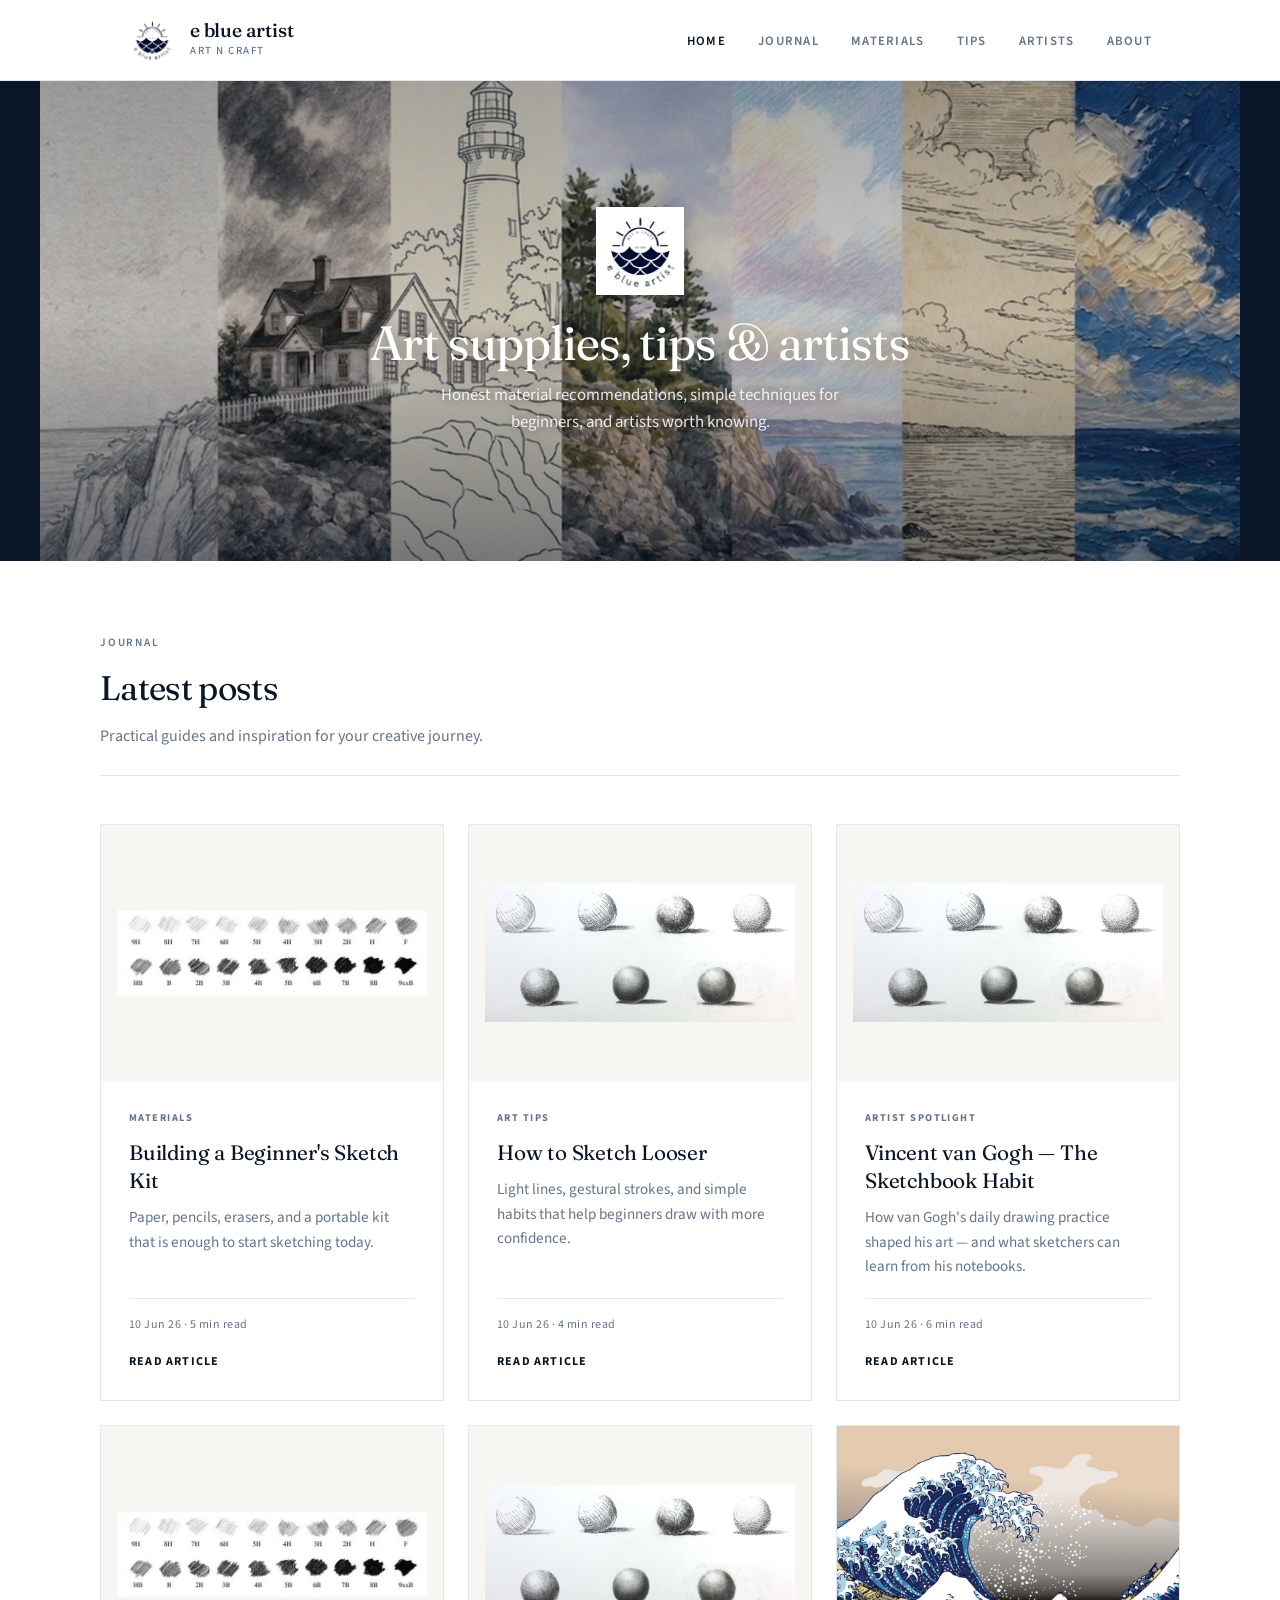
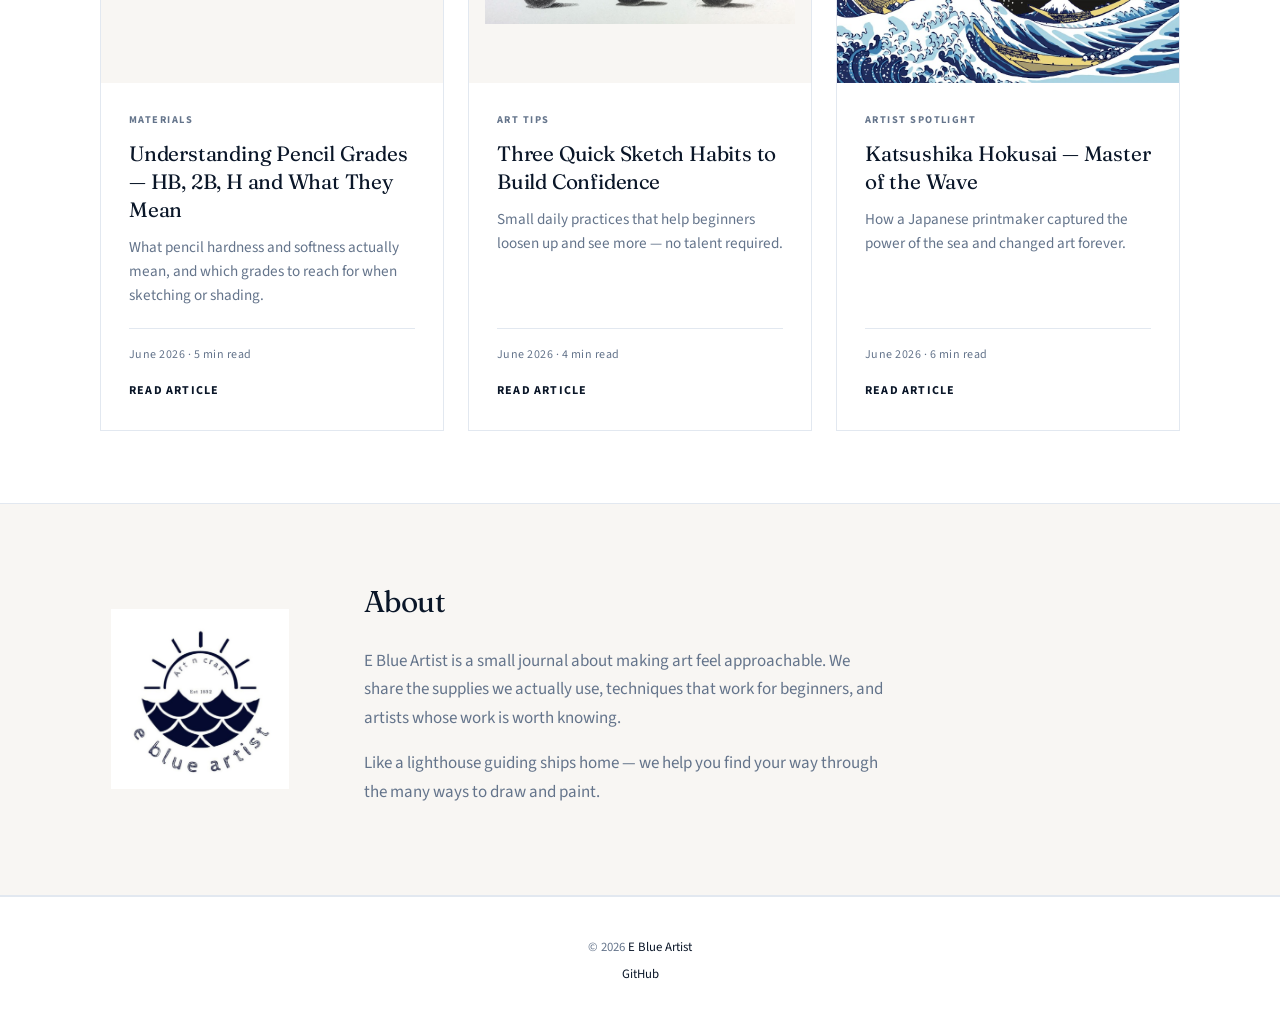
==== index.html @ 08c760b2 "Add three sketching-focused journal posts. Introduce materials, tips, and artist spotlight posts dat" ====
<!DOCTYPE html>
<html lang="en">
<head>
  <meta charset="UTF-8">
  <meta name="viewport" content="width=device-width, initial-scale=1.0">
  <title>E Blue Artist — Art Supplies, Tips &amp; Artist Features</title>
  <meta name="description" content="Art material recommendations, simple art tips for beginners, and interesting artist spotlights.">
  <link rel="preconnect" href="https://fonts.googleapis.com">
  <link rel="preconnect" href="https://fonts.gstatic.com" crossorigin>
  <link href="https://fonts.googleapis.com/css2?family=Fraunces:opsz,wght@9..144,400;500;600&family=Source+Sans+3:wght@400;500;600;700&display=swap" rel="stylesheet">
  <link rel="icon" href="assets/logo.png" type="image/png">
  <link rel="stylesheet" href="css/style.css">
</head>
<body>

  <header class="site-header">
    <div class="header-inner">
      <a href="index.html" class="brand">
        <img src="assets/logo.png" alt="e blue artist logo" width="48" height="48">
        <div>
          <div class="brand-text">e blue artist</div>
          <div class="brand-tag">Art n craft</div>
        </div>
      </a>
      <button class="nav-toggle" aria-label="Toggle menu" aria-expanded="false">
        <span></span><span></span><span></span>
      </button>
      <ul class="site-nav">
        <li><a href="index.html" class="active">Home</a></li>
        <li><a href="#journal">Journal</a></li>
        <li><a href="#materials">Materials</a></li>
        <li><a href="#tips">Tips</a></li>
        <li><a href="#artists">Artists</a></li>
        <li><a href="#about">About</a></li>
      </ul>
    </div>
  </header>

  <section class="hero">
    <div class="hero-visual">
      <img src="assets/hero.png" alt="Coastal lighthouse scene in seven art styles — sketch, charcoal, ink, watercolour, pastel, engraving, and oil painting" class="hero-art">
      <div class="hero-overlay">
        <img src="assets/logo.png" alt="" class="hero-logo" aria-hidden="true">
        <h1>Art supplies, tips &amp; artists</h1>
        <p>Honest material recommendations, simple techniques for beginners, and artists worth knowing.</p>
      </div>
    </div>
  </section>

  <section class="section" id="journal">
    <div class="section-inner">
      <div class="section-header">
        <span class="section-label">Journal</span>
        <h2>Latest posts</h2>
        <p>Practical guides and inspiration for your creative journey.</p>
      </div>

      <div class="blog-grid">

        <article class="blog-card">
          <a href="posts/sketch-kit-essentials.html" class="blog-card__image blog-card__image--chart" tabindex="-1" aria-hidden="true">
            <img src="assets/pencil-grades.png" alt="">
          </a>
          <div class="blog-card__body">
            <span class="blog-card__tag">Materials</span>
            <h3><a href="posts/sketch-kit-essentials.html">Building a Beginner's Sketch Kit</a></h3>
            <p>Paper, pencils, erasers, and a portable kit that is enough to start sketching today.</p>
            <span class="blog-card__meta">10 Jun 26 · 5 min read</span>
            <a href="posts/sketch-kit-essentials.html" class="read-more">Read article</a>
          </div>
        </article>

        <article class="blog-card">
          <a href="posts/sketch-loose-lines.html" class="blog-card__image blog-card__image--chart" tabindex="-1" aria-hidden="true">
            <img src="assets/sketch-techniques.png" alt="">
          </a>
          <div class="blog-card__body">
            <span class="blog-card__tag">Art Tips</span>
            <h3><a href="posts/sketch-loose-lines.html">How to Sketch Looser</a></h3>
            <p>Light lines, gestural strokes, and simple habits that help beginners draw with more confidence.</p>
            <span class="blog-card__meta">10 Jun 26 · 4 min read</span>
            <a href="posts/sketch-loose-lines.html" class="read-more">Read article</a>
          </div>
        </article>

        <article class="blog-card">
          <a href="posts/vincent-van-gogh-sketches.html" class="blog-card__image blog-card__image--chart" tabindex="-1" aria-hidden="true">
            <img src="assets/sketch-techniques.png" alt="">
          </a>
          <div class="blog-card__body">
            <span class="blog-card__tag">Artist Spotlight</span>
            <h3><a href="posts/vincent-van-gogh-sketches.html">Vincent van Gogh — The Sketchbook Habit</a></h3>
            <p>How van Gogh's daily drawing practice shaped his art — and what sketchers can learn from his notebooks.</p>
            <span class="blog-card__meta">10 Jun 26 · 6 min read</span>
            <a href="posts/vincent-van-gogh-sketches.html" class="read-more">Read article</a>
          </div>
        </article>

        <article class="blog-card" id="materials">
          <a href="posts/watercolour-starter-kit.html" class="blog-card__image blog-card__image--chart" tabindex="-1" aria-hidden="true">
            <img src="assets/pencil-grades.png" alt="">
          </a>
          <div class="blog-card__body">
            <span class="blog-card__tag">Materials</span>
            <h3><a href="posts/watercolour-starter-kit.html">Understanding Pencil Grades — HB, 2B, H and What They Mean</a></h3>
            <p>What pencil hardness and softness actually mean, and which grades to reach for when sketching or shading.</p>
            <span class="blog-card__meta">June 2026 · 5 min read</span>
            <a href="posts/watercolour-starter-kit.html" class="read-more">Read article</a>
          </div>
        </article>

        <article class="blog-card" id="tips">
          <a href="posts/daily-sketch-habit.html" class="blog-card__image blog-card__image--chart" tabindex="-1" aria-hidden="true">
            <img src="assets/sketch-techniques.png" alt="">
          </a>
          <div class="blog-card__body">
            <span class="blog-card__tag">Art Tips</span>
            <h3><a href="posts/daily-sketch-habit.html">Three Quick Sketch Habits to Build Confidence</a></h3>
            <p>Small daily practices that help beginners loosen up and see more — no talent required.</p>
            <span class="blog-card__meta">June 2026 · 4 min read</span>
            <a href="posts/daily-sketch-habit.html" class="read-more">Read article</a>
          </div>
        </article>

        <article class="blog-card" id="artists">
          <a href="posts/hokusai-great-wave.html" class="blog-card__image" tabindex="-1" aria-hidden="true">
            <img src="assets/hokusai-great-wave.png" alt="">
          </a>
          <div class="blog-card__body">
            <span class="blog-card__tag">Artist Spotlight</span>
            <h3><a href="posts/hokusai-great-wave.html">Katsushika Hokusai — Master of the Wave</a></h3>
            <p>How a Japanese printmaker captured the power of the sea and changed art forever.</p>
            <span class="blog-card__meta">June 2026 · 6 min read</span>
            <a href="posts/hokusai-great-wave.html" class="read-more">Read article</a>
          </div>
        </article>

      </div>
    </div>
  </section>

  <section class="section section--alt" id="about">
    <div class="section-inner about-strip">
      <img src="assets/logo.png" alt="e blue artist emblem" class="about-strip__logo">
      <div>
        <h2>About</h2>
        <p>E Blue Artist is a small journal about making art feel approachable. We share the supplies we actually use, techniques that work for beginners, and artists whose work is worth knowing.</p>
        <p>Like a lighthouse guiding ships home — we help you find your way through the many ways to draw and paint.</p>
      </div>
    </div>
  </section>

  <footer class="site-footer">
    <p>&copy; 2026 <a href="https://www.e-blue-artist.com">E Blue Artist</a></p>
    <p><a href="https://github.com/eblueartist/e-blue-artist">GitHub</a></p>
  </footer>

  <script src="js/main.js"></script>
</body>
</html>
---- css/style.css ----
:root {
  --ink: #0a1628;
  --navy: #1a2d4a;
  --muted: #64748b;
  --line: #e2e8f0;
  --canvas: #f8f6f3;
  --cream: #f0ebe3;
  --white: #ffffff;
  --accent: #3b6ea5;
  --radius: 2px;
}

*,
*::before,
*::after {
  box-sizing: border-box;
  margin: 0;
  padding: 0;
}

html {
  scroll-behavior: smooth;
}

body {
  font-family: "Source Sans 3", system-ui, sans-serif;
  color: var(--ink);
  background: var(--white);
  line-height: 1.7;
  font-size: 1.0625rem;
  -webkit-font-smoothing: antialiased;
}

img {
  max-width: 100%;
  display: block;
}

a {
  color: var(--ink);
  text-decoration-thickness: 1px;
  text-underline-offset: 3px;
}

a:hover {
  color: var(--accent);
}

/* ── Header ── */

.site-header {
  background: var(--white);
  border-bottom: 1px solid var(--line);
  position: sticky;
  top: 0;
  z-index: 100;
}

.header-inner {
  max-width: 1080px;
  margin: 0 auto;
  padding: 1rem 1.75rem;
  display: flex;
  align-items: center;
  justify-content: space-between;
  gap: 1.5rem;
}

.brand {
  display: flex;
  align-items: center;
  gap: 0.875rem;
  color: var(--ink);
  text-decoration: none;
}

.brand img {
  width: 48px;
  height: 48px;
  object-fit: contain;
  flex-shrink: 0;
}

.brand-text {
  font-family: "Fraunces", Georgia, serif;
  font-size: 1.2rem;
  font-weight: 500;
  letter-spacing: -0.01em;
  line-height: 1.2;
}

.brand-tag {
  font-size: 0.68rem;
  color: var(--muted);
  font-weight: 500;
  letter-spacing: 0.14em;
  text-transform: uppercase;
}

.site-nav {
  display: flex;
  gap: 2rem;
  list-style: none;
}

.site-nav a {
  color: var(--muted);
  text-decoration: none;
  font-size: 0.8rem;
  font-weight: 600;
  letter-spacing: 0.1em;
  text-transform: uppercase;
  transition: color 0.2s;
}

.site-nav a:hover,
.site-nav a.active {
  color: var(--ink);
}

.nav-toggle {
  display: none;
  background: none;
  border: none;
  cursor: pointer;
  padding: 0.25rem;
}

.nav-toggle span {
  display: block;
  width: 22px;
  height: 1.5px;
  background: var(--ink);
  margin: 5px 0;
}

/* ── Hero ── */

.hero {
  background: var(--ink);
}

.hero-visual {
  position: relative;
  max-width: 1200px;
  margin: 0 auto;
  overflow: hidden;
}

.hero-art {
  width: 100%;
  height: clamp(280px, 42vw, 480px);
  object-fit: cover;
  object-position: center 40%;
  display: block;
}

.hero-overlay {
  position: absolute;
  inset: 0;
  display: flex;
  flex-direction: column;
  align-items: center;
  justify-content: center;
  text-align: center;
  padding: 2rem 1.75rem;
  background: linear-gradient(
    180deg,
    rgba(10, 22, 40, 0.35) 0%,
    rgba(10, 22, 40, 0.2) 50%,
    rgba(10, 22, 40, 0.55) 100%
  );
}

.hero-logo {
  width: 88px;
  height: 88px;
  object-fit: contain;
  margin-bottom: 1.25rem;
  filter: drop-shadow(0 2px 12px rgba(0, 0, 0, 0.3));
}

.hero h1 {
  font-family: "Fraunces", Georgia, serif;
  font-size: clamp(2rem, 5vw, 3rem);
  font-weight: 400;
  letter-spacing: -0.02em;
  line-height: 1.15;
  margin-bottom: 0.75rem;
  color: var(--white);
  text-shadow: 0 2px 20px rgba(0, 0, 0, 0.4);
  max-width: 560px;
}

.hero p {
  font-size: 1.05rem;
  color: rgba(255, 255, 255, 0.88);
  max-width: 440px;
  line-height: 1.6;
  text-shadow: 0 1px 8px rgba(0, 0, 0, 0.35);
}

/* ── Sections ── */

.section {
  padding: 4.5rem 1.75rem;
}

.section--alt {
  background: var(--canvas);
  border-top: 1px solid var(--line);
  border-bottom: 1px solid var(--line);
}

.section-inner {
  max-width: 1080px;
  margin: 0 auto;
}

.section-header {
  margin-bottom: 3rem;
  padding-bottom: 1.5rem;
  border-bottom: 1px solid var(--line);
}

.section-header h2 {
  font-family: "Fraunces", Georgia, serif;
  font-size: clamp(1.75rem, 3vw, 2.125rem);
  font-weight: 400;
  letter-spacing: -0.02em;
  color: var(--ink);
  margin-bottom: 0.35rem;
}

.section-header p {
  color: var(--muted);
  font-size: 1rem;
}

.section-label {
  display: block;
  font-size: 0.7rem;
  font-weight: 600;
  letter-spacing: 0.16em;
  text-transform: uppercase;
  color: var(--muted);
  margin-bottom: 0.5rem;
}

/* ── Blog grid (editorial cards) ── */

.blog-grid {
  display: grid;
  grid-template-columns: repeat(3, 1fr);
  gap: 1.5rem;
}

.blog-card {
  background: var(--white);
  display: flex;
  flex-direction: column;
  border: 1px solid var(--line);
  transition: box-shadow 0.25s, transform 0.25s;
}

.blog-card:hover {
  box-shadow: 0 12px 40px rgba(10, 22, 40, 0.08);
  transform: translateY(-3px);
}

.blog-card__image {
  aspect-ratio: 4 / 3;
  display: block;
  overflow: hidden;
  text-decoration: none;
}

.blog-card__image img {
  width: 100%;
  height: 100%;
  object-fit: cover;
  transition: transform 0.4s ease;
}

.blog-card:hover .blog-card__image img {
  transform: scale(1.04);
}

.blog-card__image .crop-left { object-position: 20% center; }
.blog-card__image .crop-center { object-position: 50% center; }
.blog-card__image .crop-right { object-position: 80% center; }

.blog-card__image--chart img {
  object-fit: contain;
  background: var(--canvas);
  padding: 1rem;
}

.blog-card__body {
  padding: 1.75rem;
  flex: 1;
  display: flex;
  flex-direction: column;
}

.blog-card__tag {
  font-size: 0.65rem;
  font-weight: 700;
  letter-spacing: 0.14em;
  text-transform: uppercase;
  color: var(--muted);
  margin-bottom: 0.75rem;
}

.blog-card h3 {
  font-family: "Fraunces", Georgia, serif;
  font-size: 1.3rem;
  font-weight: 400;
  letter-spacing: -0.01em;
  color: var(--ink);
  margin-bottom: 0.65rem;
  line-height: 1.35;
}

.blog-card h3 a {
  color: inherit;
  text-decoration: none;
}

.blog-card h3 a:hover {
  color: var(--accent);
}

.blog-card p {
  color: var(--muted);
  font-size: 0.95rem;
  flex: 1;
  line-height: 1.6;
}

.blog-card__meta {
  margin-top: 1.25rem;
  padding-top: 1rem;
  border-top: 1px solid var(--line);
  font-size: 0.75rem;
  color: var(--muted);
  letter-spacing: 0.04em;
}

.read-more {
  display: inline-block;
  margin-top: 1rem;
  font-size: 0.75rem;
  font-weight: 700;
  letter-spacing: 0.1em;
  text-transform: uppercase;
  text-decoration: none;
  color: var(--ink);
}

.read-more:hover {
  color: var(--accent);
}

/* ── About ── */

.about-strip {
  display: grid;
  grid-template-columns: 200px 1fr;
  gap: 4rem;
  align-items: center;
}

.about-strip__logo {
  width: 180px;
  height: 180px;
  object-fit: contain;
  margin: 0 auto;
}

.about-strip h2 {
  font-family: "Fraunces", Georgia, serif;
  font-size: 1.875rem;
  font-weight: 400;
  letter-spacing: -0.02em;
  color: var(--ink);
  margin-bottom: 1.25rem;
}

.about-strip p {
  color: var(--muted);
  margin-bottom: 1rem;
  max-width: 520px;
}

/* ── Post page ── */

.post-hero {
  padding: 3.5rem 1.75rem 2.5rem;
  text-align: center;
  background: var(--canvas);
  border-bottom: 1px solid var(--line);
}

.post-hero .post-tag {
  font-size: 0.7rem;
  font-weight: 700;
  letter-spacing: 0.14em;
  text-transform: uppercase;
  color: var(--muted);
  margin-bottom: 1rem;
}

.post-hero h1 {
  font-family: "Fraunces", Georgia, serif;
  font-size: clamp(1.875rem, 4vw, 2.75rem);
  font-weight: 400;
  letter-spacing: -0.02em;
  max-width: 720px;
  margin: 0 auto 0.75rem;
  line-height: 1.2;
  color: var(--ink);
}

.post-hero .post-meta {
  font-size: 0.8rem;
  color: var(--muted);
  letter-spacing: 0.04em;
}

.post-content {
  max-width: 640px;
  margin: 0 auto;
  padding: 3.5rem 1.75rem 4rem;
}

.post-content h2 {
  font-family: "Fraunces", Georgia, serif;
  font-size: 1.4rem;
  font-weight: 400;
  letter-spacing: -0.01em;
  color: var(--ink);
  margin: 2.5rem 0 0.75rem;
}

.post-content p {
  margin-bottom: 1.25rem;
  color: var(--ink);
}

.post-figure {
  margin: 2rem 0;
  text-align: center;
}

.post-figure img {
  width: 100%;
  max-width: 100%;
  border: 1px solid var(--line);
  background: var(--white);
}

.post-figure figcaption {
  margin-top: 0.65rem;
  font-size: 0.85rem;
  color: var(--muted);
}

.post-content ul,
.post-content ol {
  margin: 0 0 1.25rem 1.5rem;
  color: var(--ink);
}

.post-content li {
  margin-bottom: 0.5rem;
}

.post-content blockquote {
  border-left: 2px solid var(--ink);
  padding: 0.5rem 0 0.5rem 1.5rem;
  margin: 2rem 0;
  font-family: "Fraunces", Georgia, serif;
  font-size: 1.2rem;
  color: var(--navy);
  font-style: italic;
  line-height: 1.5;
}

.post-content .tip-box {
  border: 1px solid var(--line);
  background: var(--canvas);
  padding: 1.5rem;
  margin: 2rem 0;
}

.post-content .tip-box strong {
  display: block;
  margin-bottom: 0.5rem;
  color: var(--ink);
  font-size: 0.7rem;
  letter-spacing: 0.12em;
  text-transform: uppercase;
}

.post-nav {
  max-width: 640px;
  margin: 0 auto;
  padding: 0 1.75rem 4rem;
  border-top: 1px solid var(--line);
  padding-top: 2rem;
}

.post-nav a {
  font-size: 0.8rem;
  font-weight: 600;
  letter-spacing: 0.08em;
  text-transform: uppercase;
  text-decoration: none;
  color: var(--muted);
}

.post-nav a:hover {
  color: var(--ink);
}

/* ── Footer ── */

.site-footer {
  border-top: 1px solid var(--line);
  padding: 2.5rem 1.75rem;
  text-align: center;
  background: var(--white);
}

.site-footer p {
  font-size: 0.8rem;
  color: var(--muted);
  margin-bottom: 0.35rem;
}

.site-footer a {
  color: var(--ink);
  text-decoration: none;
}

.site-footer a:hover {
  text-decoration: underline;
}

/* ── Responsive ── */

@media (max-width: 900px) {
  .blog-grid {
    grid-template-columns: 1fr;
  }
}

@media (max-width: 768px) {
  .nav-toggle {
    display: block;
  }

  .site-nav {
    display: none;
    position: absolute;
    top: 100%;
    left: 0;
    right: 0;
    background: var(--white);
    flex-direction: column;
    padding: 1rem 1.75rem 1.5rem;
    gap: 1rem;
    border-bottom: 1px solid var(--line);
    box-shadow: 0 8px 24px rgba(0, 0, 0, 0.04);
  }

  .site-nav.open {
    display: flex;
  }

  .site-header {
    position: relative;
  }

  .about-strip {
    grid-template-columns: 1fr;
    text-align: center;
    gap: 2rem;
  }

  .about-strip p {
    margin-left: auto;
    margin-right: auto;
  }

  .hero-art {
    height: 260px;
  }

  .hero-logo {
    width: 72px;
    height: 72px;
  }

}
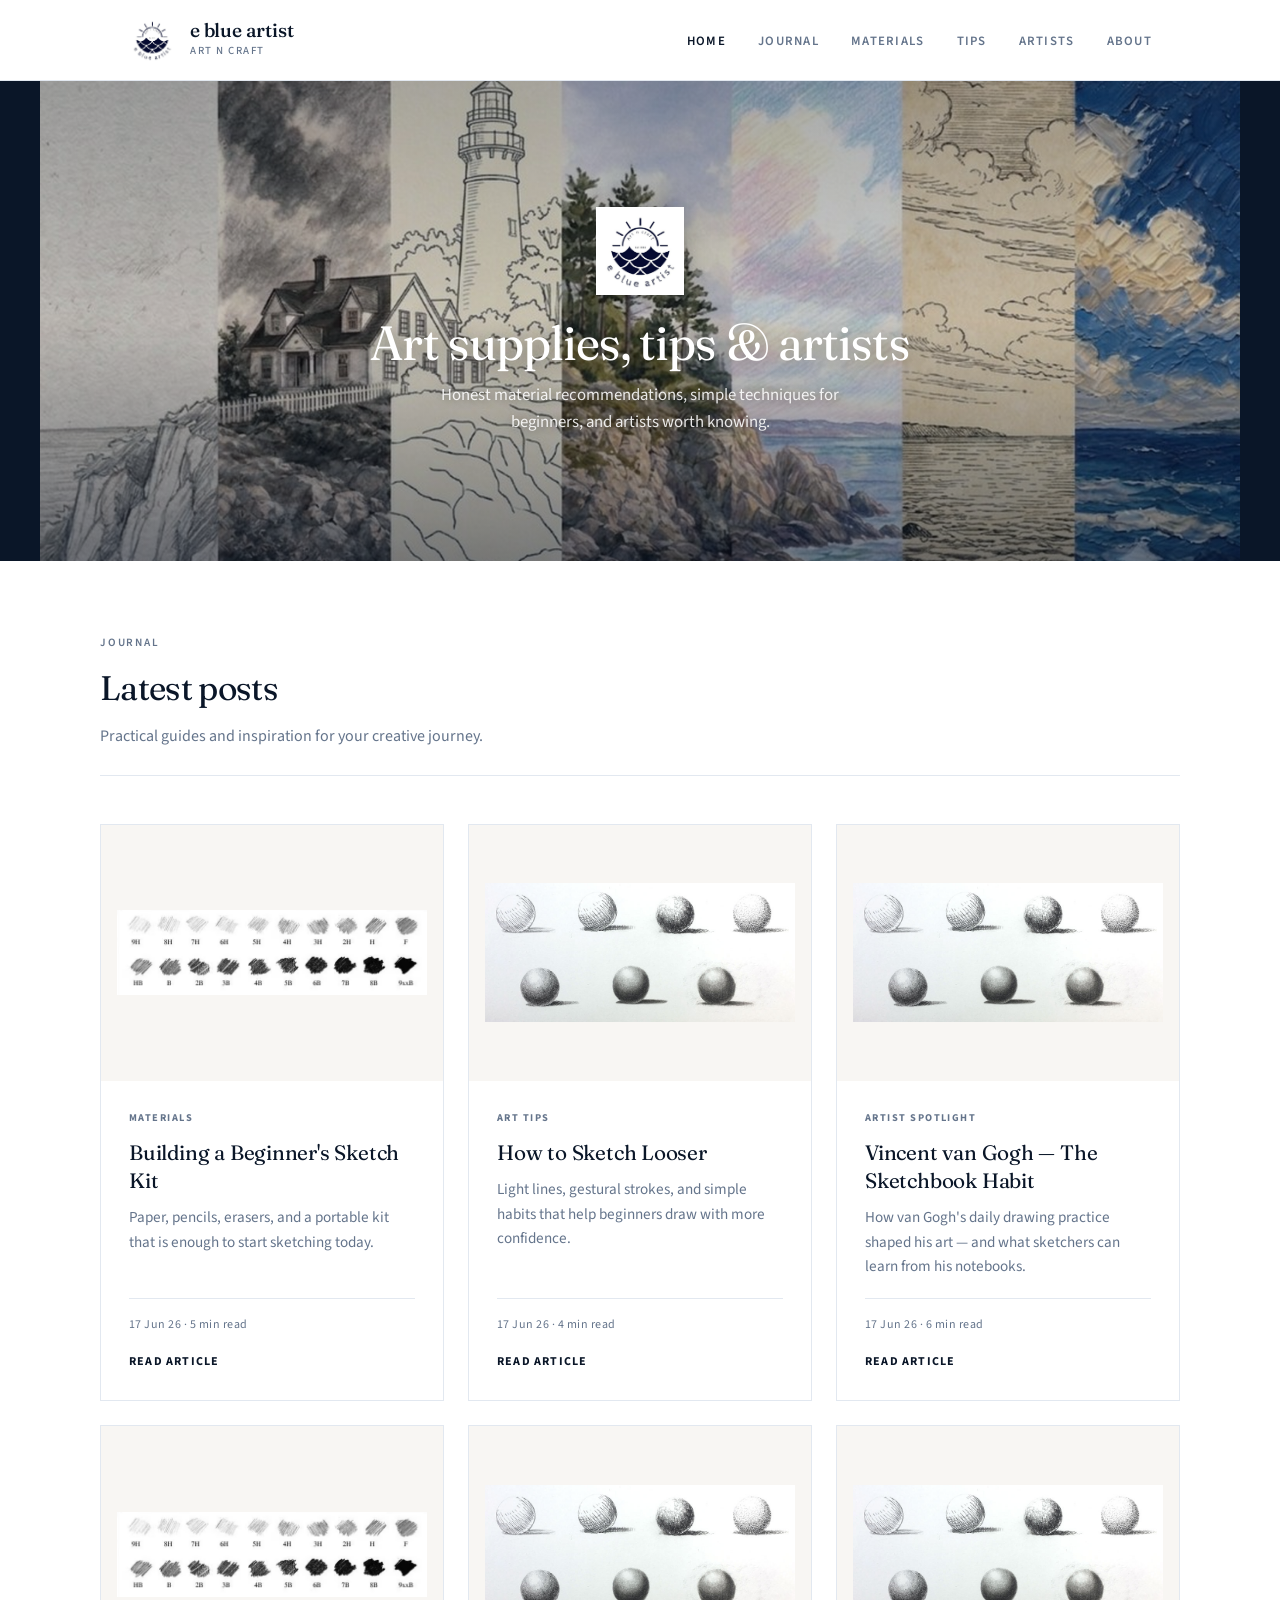
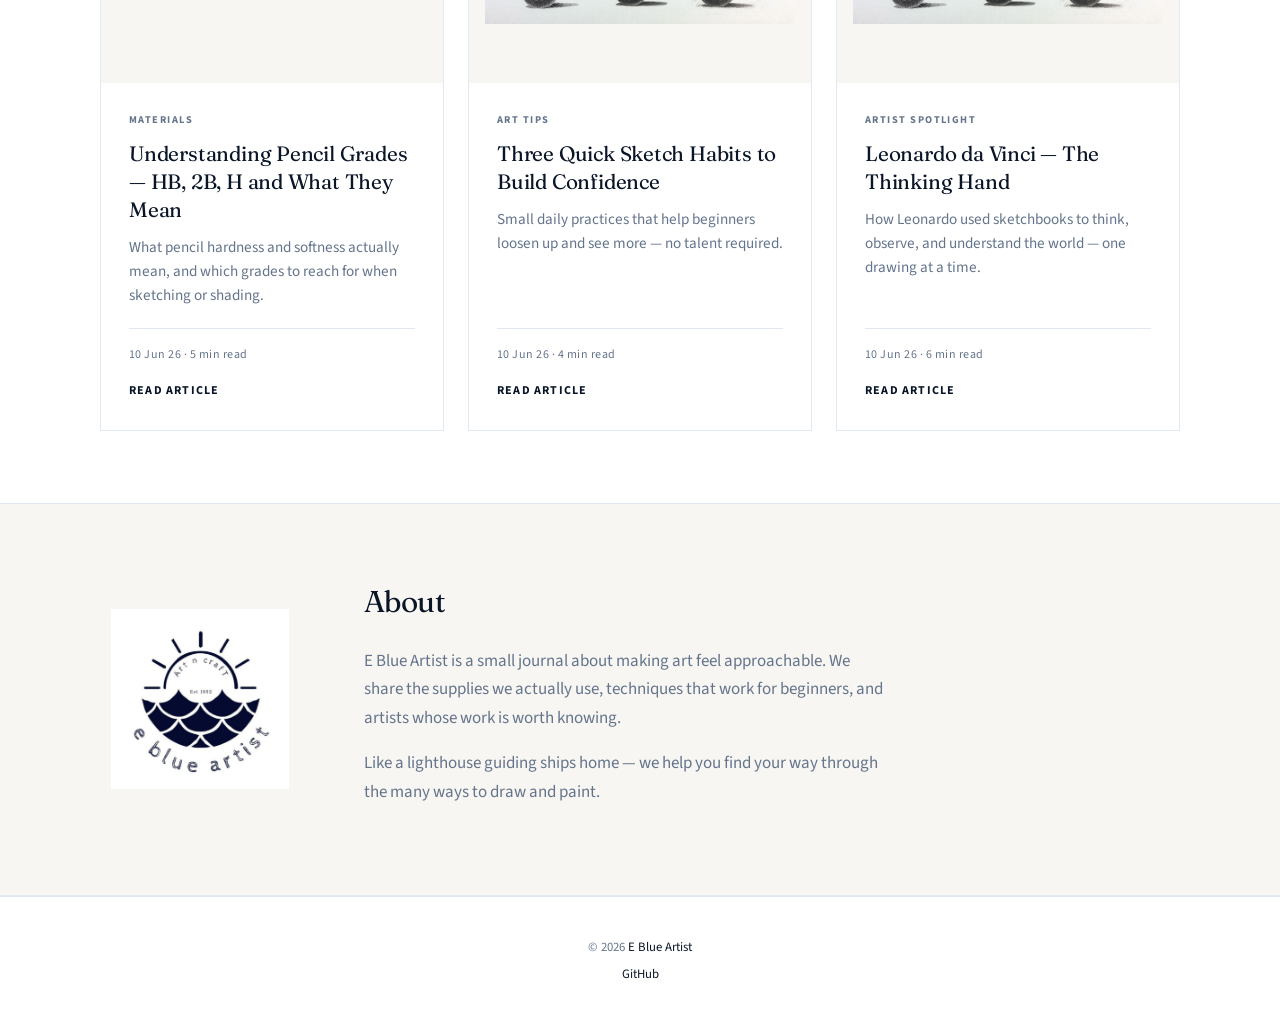
==== commit 37819738: "Update post dates and replace Hokusai with Leonardo spotlight. Set latest sketching posts to 17 Jun " ====
--- a/index.html
+++ b/index.html
@@ -65,7 +65,7 @@
             <span class="blog-card__tag">Materials</span>
             <h3><a href="posts/sketch-kit-essentials.html">Building a Beginner's Sketch Kit</a></h3>
             <p>Paper, pencils, erasers, and a portable kit that is enough to start sketching today.</p>
-            <span class="blog-card__meta">10 Jun 26 · 5 min read</span>
+            <span class="blog-card__meta">17 Jun 26 · 5 min read</span>
             <a href="posts/sketch-kit-essentials.html" class="read-more">Read article</a>
           </div>
         </article>
@@ -78,7 +78,7 @@
             <span class="blog-card__tag">Art Tips</span>
             <h3><a href="posts/sketch-loose-lines.html">How to Sketch Looser</a></h3>
             <p>Light lines, gestural strokes, and simple habits that help beginners draw with more confidence.</p>
-            <span class="blog-card__meta">10 Jun 26 · 4 min read</span>
+            <span class="blog-card__meta">17 Jun 26 · 4 min read</span>
             <a href="posts/sketch-loose-lines.html" class="read-more">Read article</a>
           </div>
         </article>
@@ -91,7 +91,7 @@
             <span class="blog-card__tag">Artist Spotlight</span>
             <h3><a href="posts/vincent-van-gogh-sketches.html">Vincent van Gogh — The Sketchbook Habit</a></h3>
             <p>How van Gogh's daily drawing practice shaped his art — and what sketchers can learn from his notebooks.</p>
-            <span class="blog-card__meta">10 Jun 26 · 6 min read</span>
+            <span class="blog-card__meta">17 Jun 26 · 6 min read</span>
             <a href="posts/vincent-van-gogh-sketches.html" class="read-more">Read article</a>
           </div>
         </article>
@@ -104,7 +104,7 @@
             <span class="blog-card__tag">Materials</span>
             <h3><a href="posts/watercolour-starter-kit.html">Understanding Pencil Grades — HB, 2B, H and What They Mean</a></h3>
             <p>What pencil hardness and softness actually mean, and which grades to reach for when sketching or shading.</p>
-            <span class="blog-card__meta">June 2026 · 5 min read</span>
+            <span class="blog-card__meta">10 Jun 26 · 5 min read</span>
             <a href="posts/watercolour-starter-kit.html" class="read-more">Read article</a>
           </div>
         </article>
@@ -117,21 +117,21 @@
             <span class="blog-card__tag">Art Tips</span>
             <h3><a href="posts/daily-sketch-habit.html">Three Quick Sketch Habits to Build Confidence</a></h3>
             <p>Small daily practices that help beginners loosen up and see more — no talent required.</p>
-            <span class="blog-card__meta">June 2026 · 4 min read</span>
+            <span class="blog-card__meta">10 Jun 26 · 4 min read</span>
             <a href="posts/daily-sketch-habit.html" class="read-more">Read article</a>
           </div>
         </article>
 
         <article class="blog-card" id="artists">
-          <a href="posts/hokusai-great-wave.html" class="blog-card__image" tabindex="-1" aria-hidden="true">
-            <img src="assets/hokusai-great-wave.png" alt="">
+          <a href="posts/leonardo-da-vinci-sketches.html" class="blog-card__image blog-card__image--chart" tabindex="-1" aria-hidden="true">
+            <img src="assets/sketch-techniques.png" alt="">
           </a>
           <div class="blog-card__body">
             <span class="blog-card__tag">Artist Spotlight</span>
-            <h3><a href="posts/hokusai-great-wave.html">Katsushika Hokusai — Master of the Wave</a></h3>
-            <p>How a Japanese printmaker captured the power of the sea and changed art forever.</p>
-            <span class="blog-card__meta">June 2026 · 6 min read</span>
-            <a href="posts/hokusai-great-wave.html" class="read-more">Read article</a>
+            <h3><a href="posts/leonardo-da-vinci-sketches.html">Leonardo da Vinci — The Thinking Hand</a></h3>
+            <p>How Leonardo used sketchbooks to think, observe, and understand the world — one drawing at a time.</p>
+            <span class="blog-card__meta">10 Jun 26 · 6 min read</span>
+            <a href="posts/leonardo-da-vinci-sketches.html" class="read-more">Read article</a>
           </div>
         </article>
 
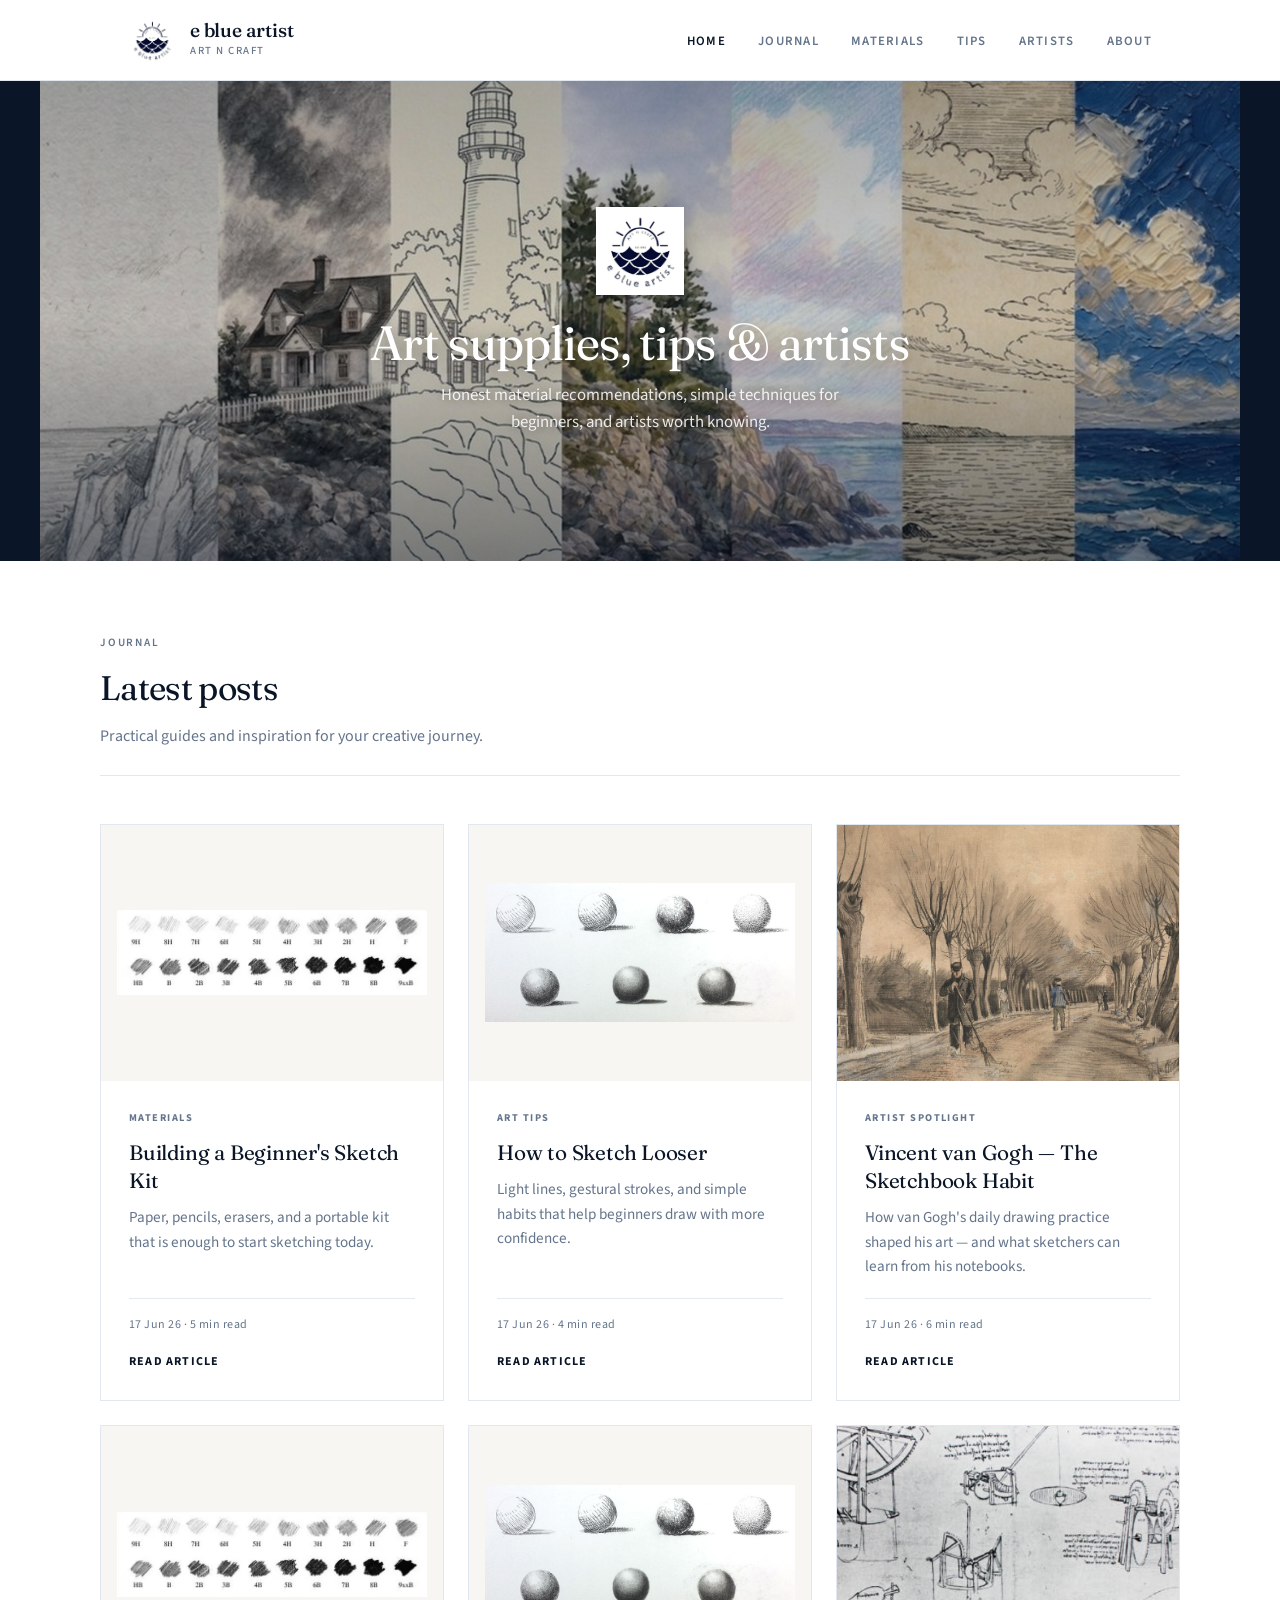
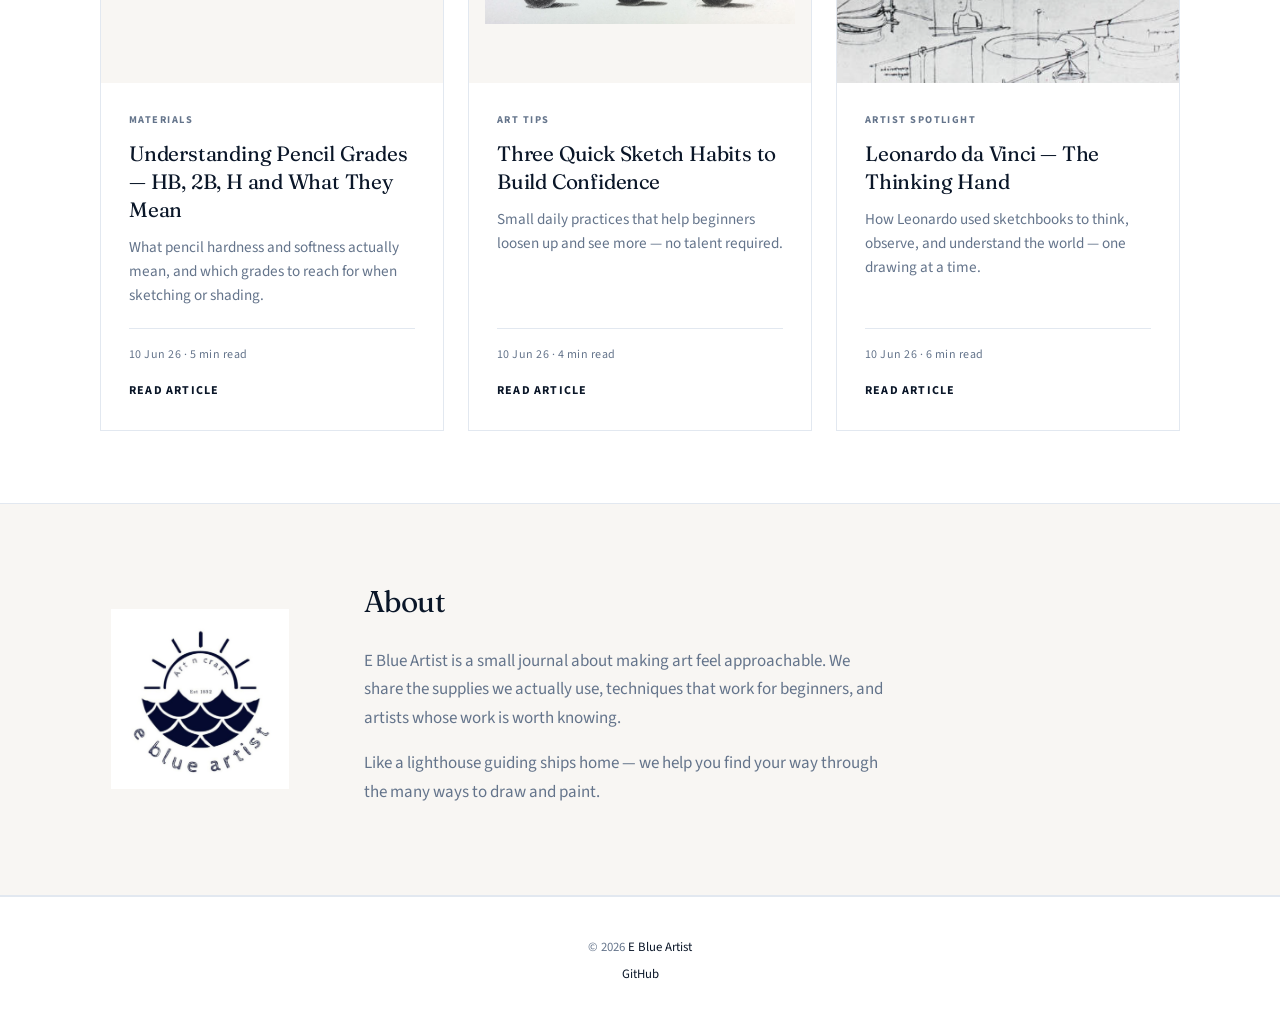
==== commit adbb38e8: "Add Leonardo and van Gogh images to artist spotlight posts. Use dedicated artwork images on the post" ====
--- a/index.html
+++ b/index.html
@@ -84,8 +84,8 @@
         </article>
 
         <article class="blog-card">
-          <a href="posts/vincent-van-gogh-sketches.html" class="blog-card__image blog-card__image--chart" tabindex="-1" aria-hidden="true">
-            <img src="assets/sketch-techniques.png" alt="">
+          <a href="posts/vincent-van-gogh-sketches.html" class="blog-card__image" tabindex="-1" aria-hidden="true">
+            <img src="assets/vincent-van-gogh-sketches.png" alt="">
           </a>
           <div class="blog-card__body">
             <span class="blog-card__tag">Artist Spotlight</span>
@@ -123,8 +123,8 @@
         </article>
 
         <article class="blog-card" id="artists">
-          <a href="posts/leonardo-da-vinci-sketches.html" class="blog-card__image blog-card__image--chart" tabindex="-1" aria-hidden="true">
-            <img src="assets/sketch-techniques.png" alt="">
+          <a href="posts/leonardo-da-vinci-sketches.html" class="blog-card__image" tabindex="-1" aria-hidden="true">
+            <img src="assets/leonardo-da-vinci-sketches.png" alt="">
           </a>
           <div class="blog-card__body">
             <span class="blog-card__tag">Artist Spotlight</span>
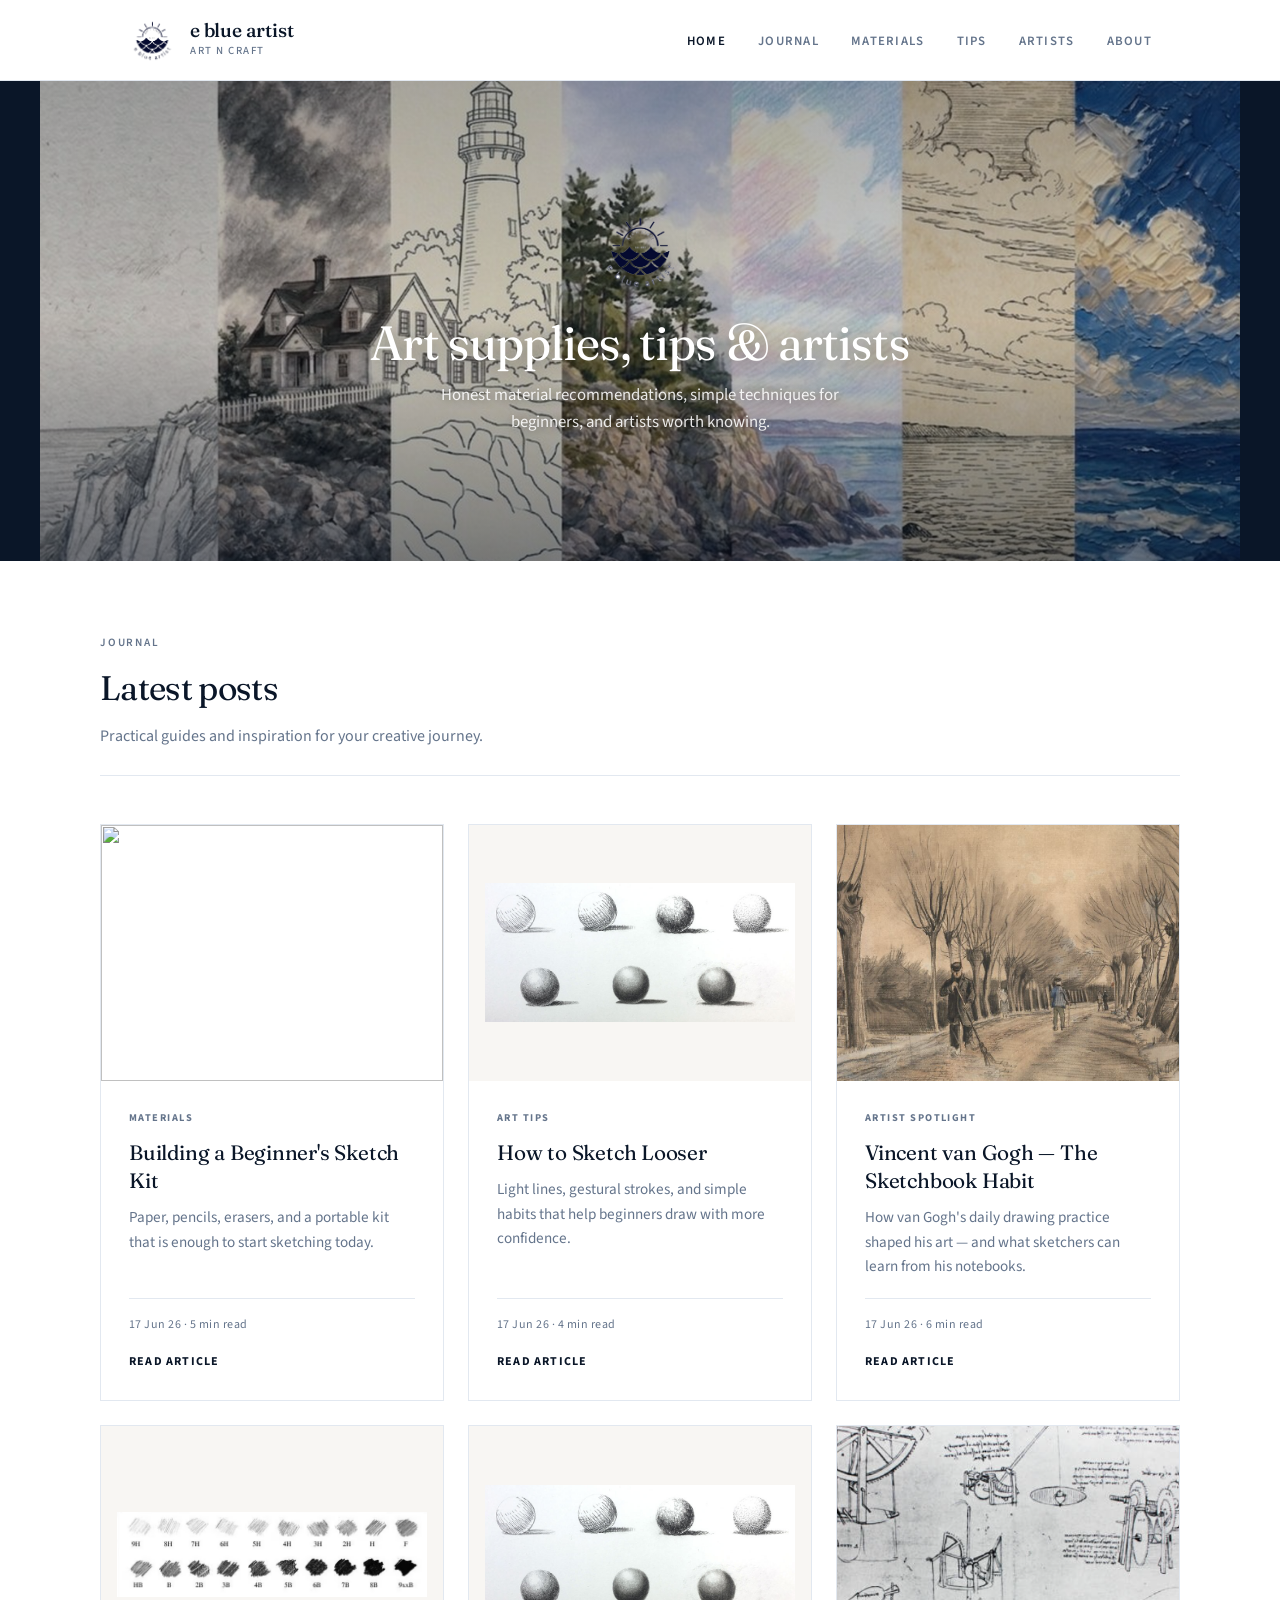
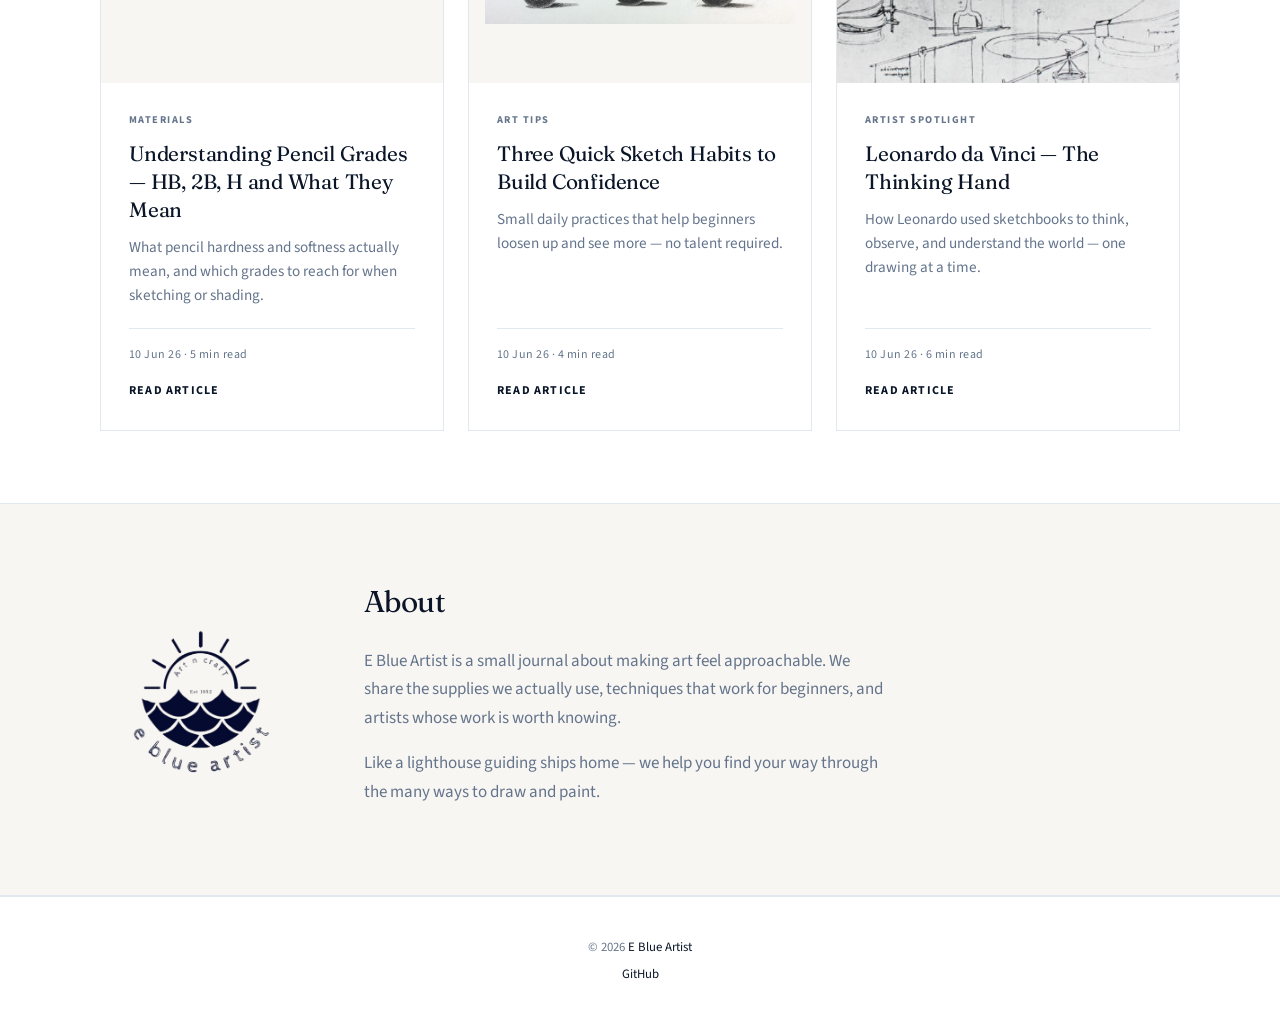
==== commit d339ebba: "Swap sketch tips image for daily sketching article. Use new sketch study graphic for the daily sketc" ====
--- a/index.html
+++ b/index.html
@@ -58,8 +58,8 @@
       <div class="blog-grid">
 
         <article class="blog-card">
-          <a href="posts/sketch-kit-essentials.html" class="blog-card__image blog-card__image--chart" tabindex="-1" aria-hidden="true">
-            <img src="assets/pencil-grades.png" alt="">
+          <a href="posts/sketch-kit-essentials.html" class="blog-card__image" tabindex="-1" aria-hidden="true">
+            <img src="assets/sketch-kit.png" alt="">
           </a>
           <div class="blog-card__body">
             <span class="blog-card__tag">Materials</span>
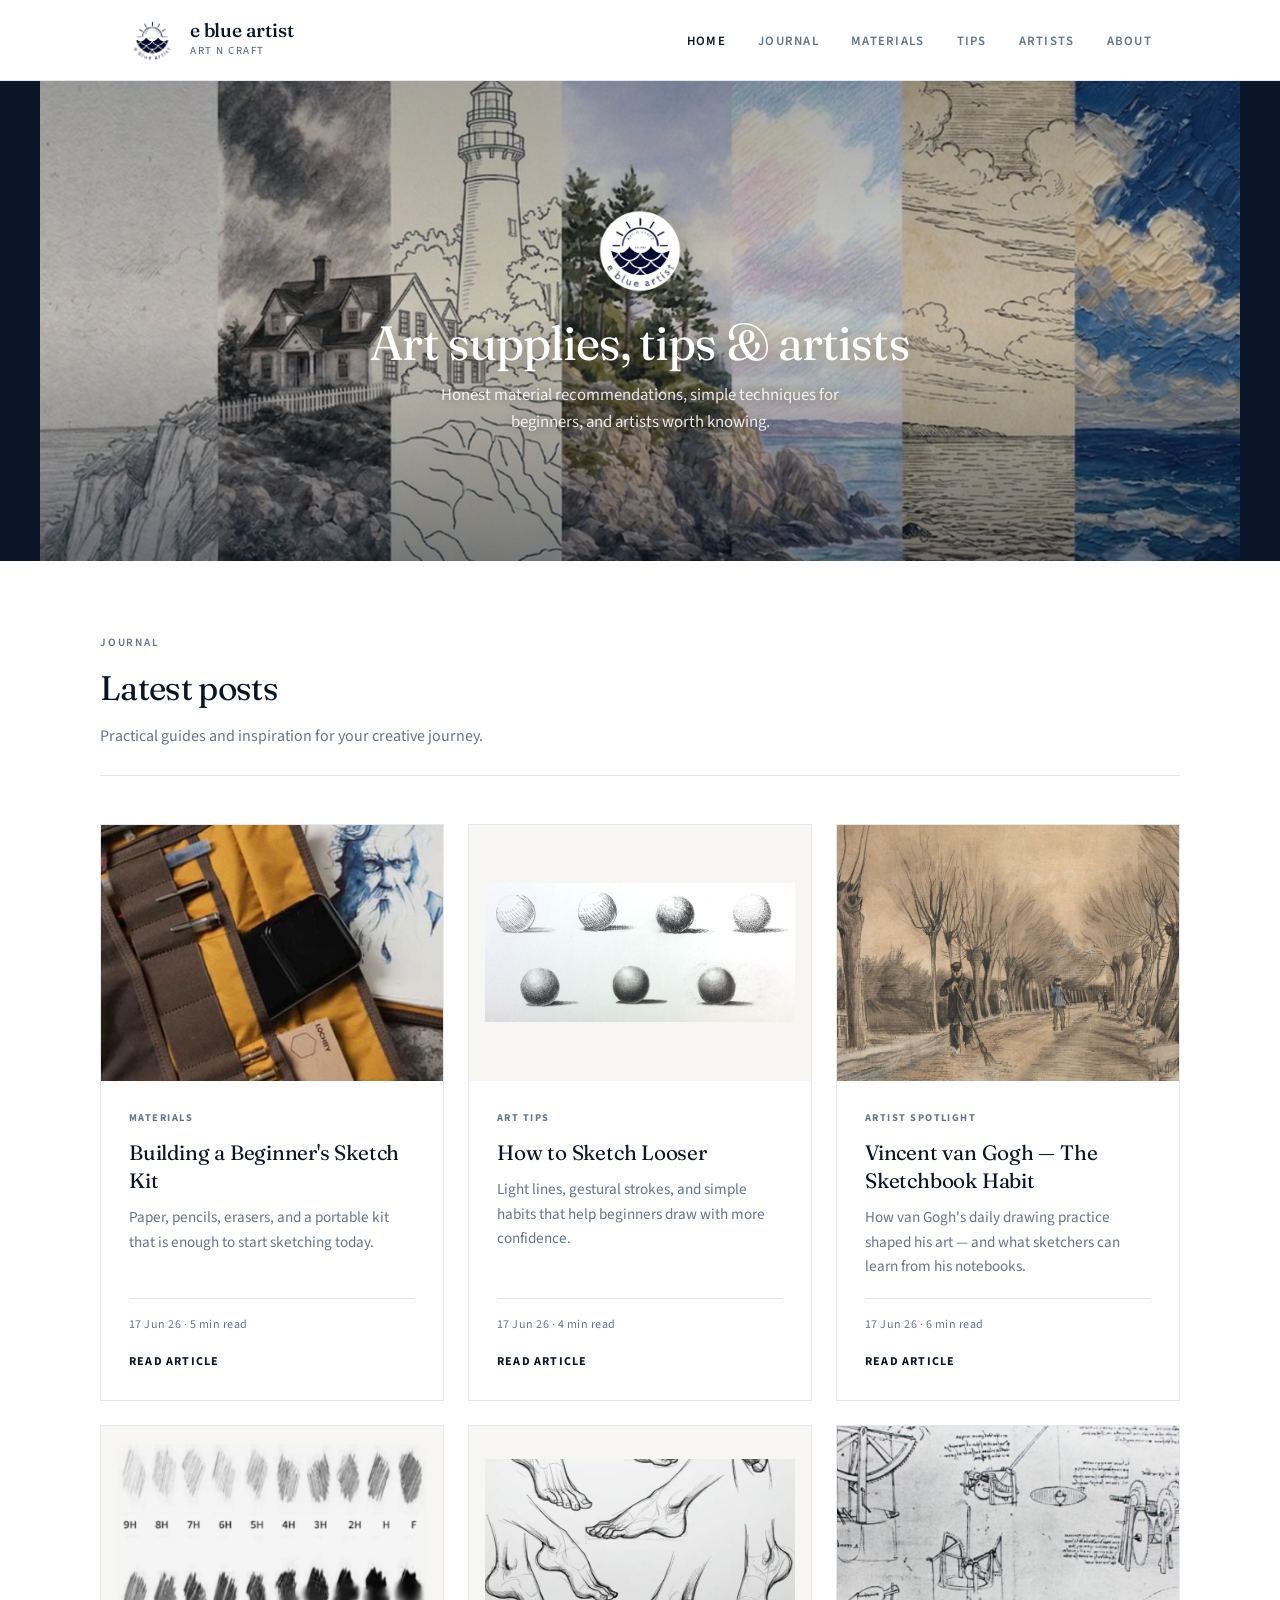
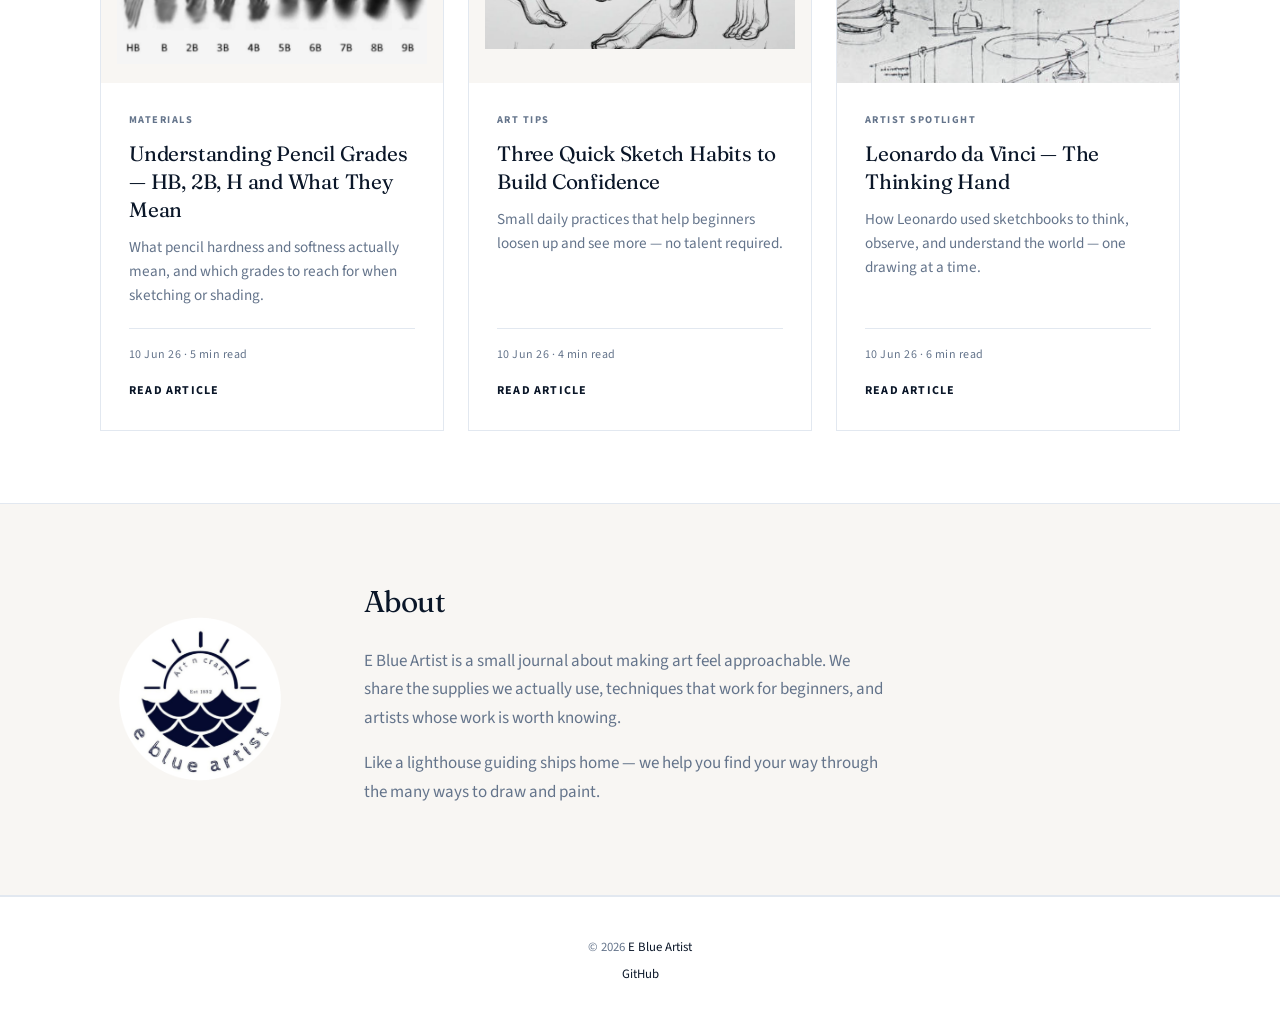
==== commit 8bccfa82: "Update site images for logo transparency and journal posts. Fix logo background removal with a circu" ====
--- a/index.html
+++ b/index.html
@@ -111,7 +111,7 @@
 
         <article class="blog-card" id="tips">
           <a href="posts/daily-sketch-habit.html" class="blog-card__image blog-card__image--chart" tabindex="-1" aria-hidden="true">
-            <img src="assets/sketch-techniques.png" alt="">
+            <img src="assets/sketch-tips.png" alt="">
           </a>
           <div class="blog-card__body">
             <span class="blog-card__tag">Art Tips</span>
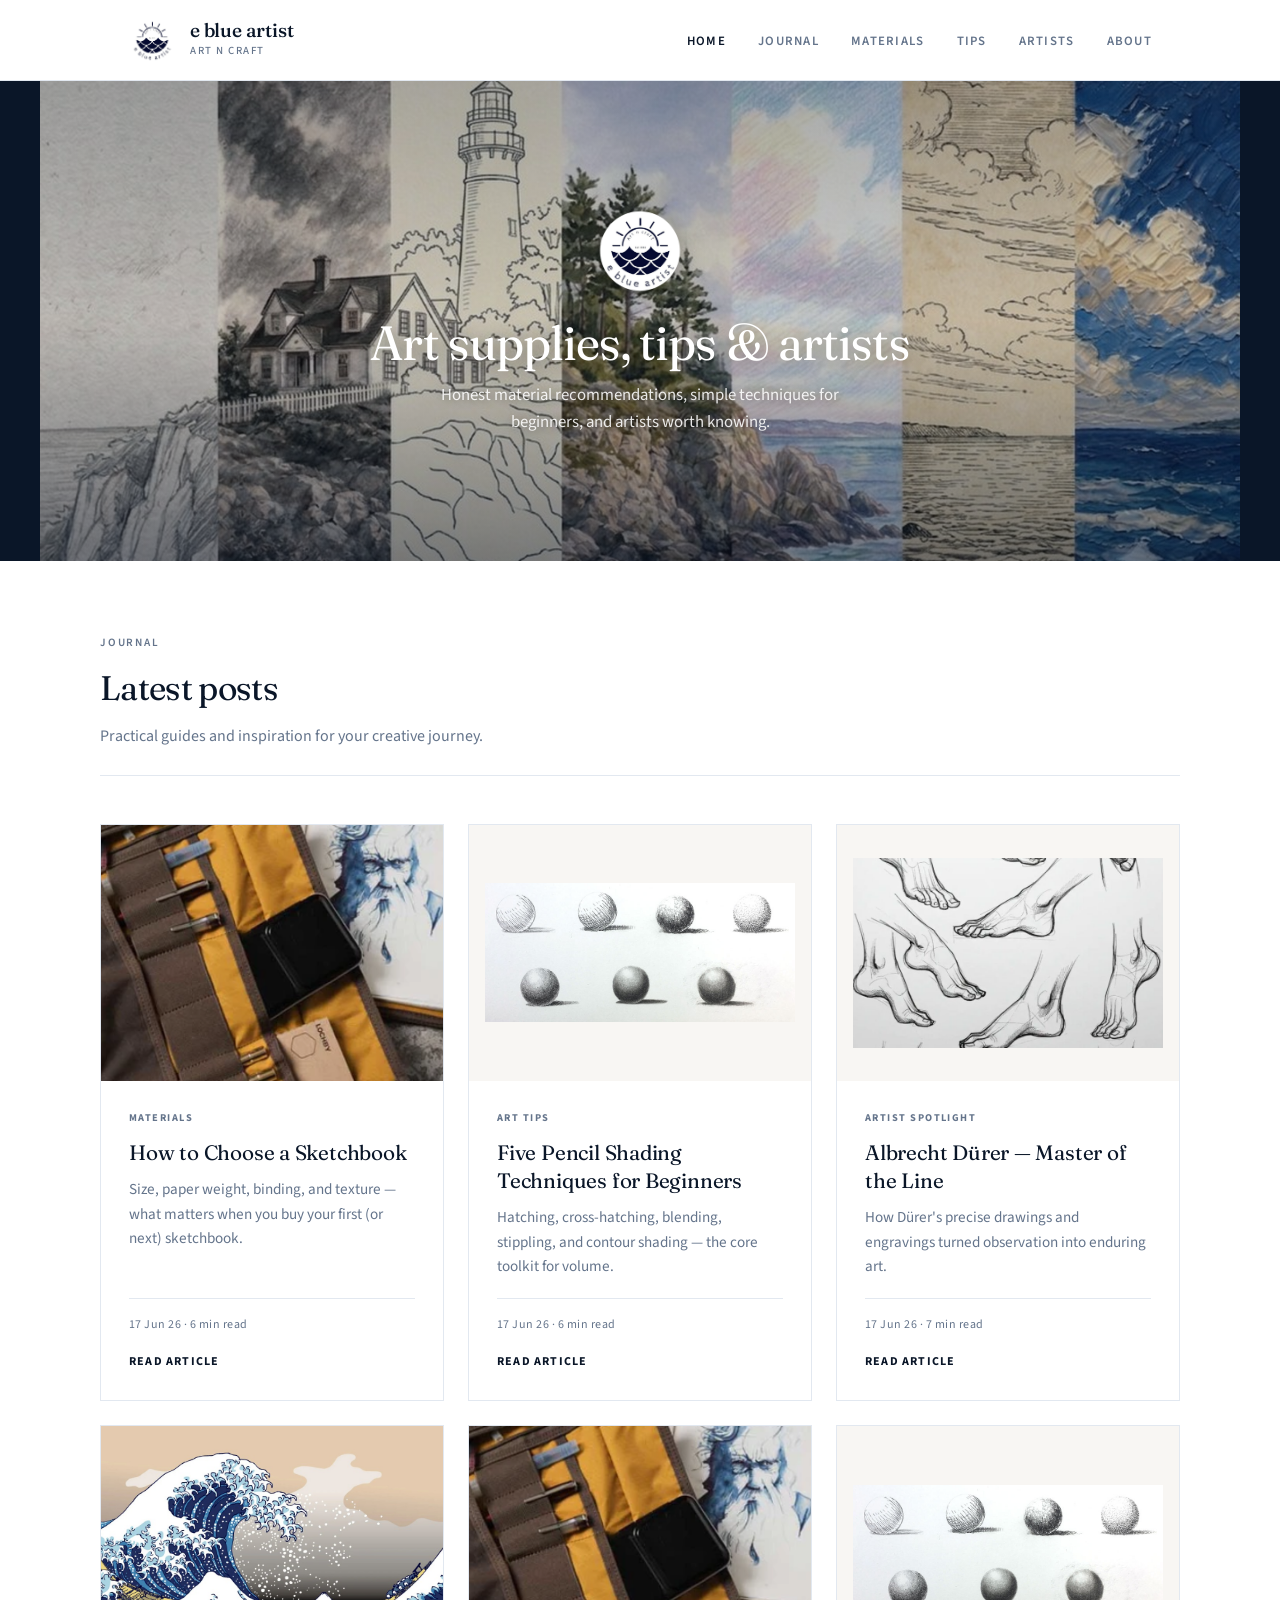
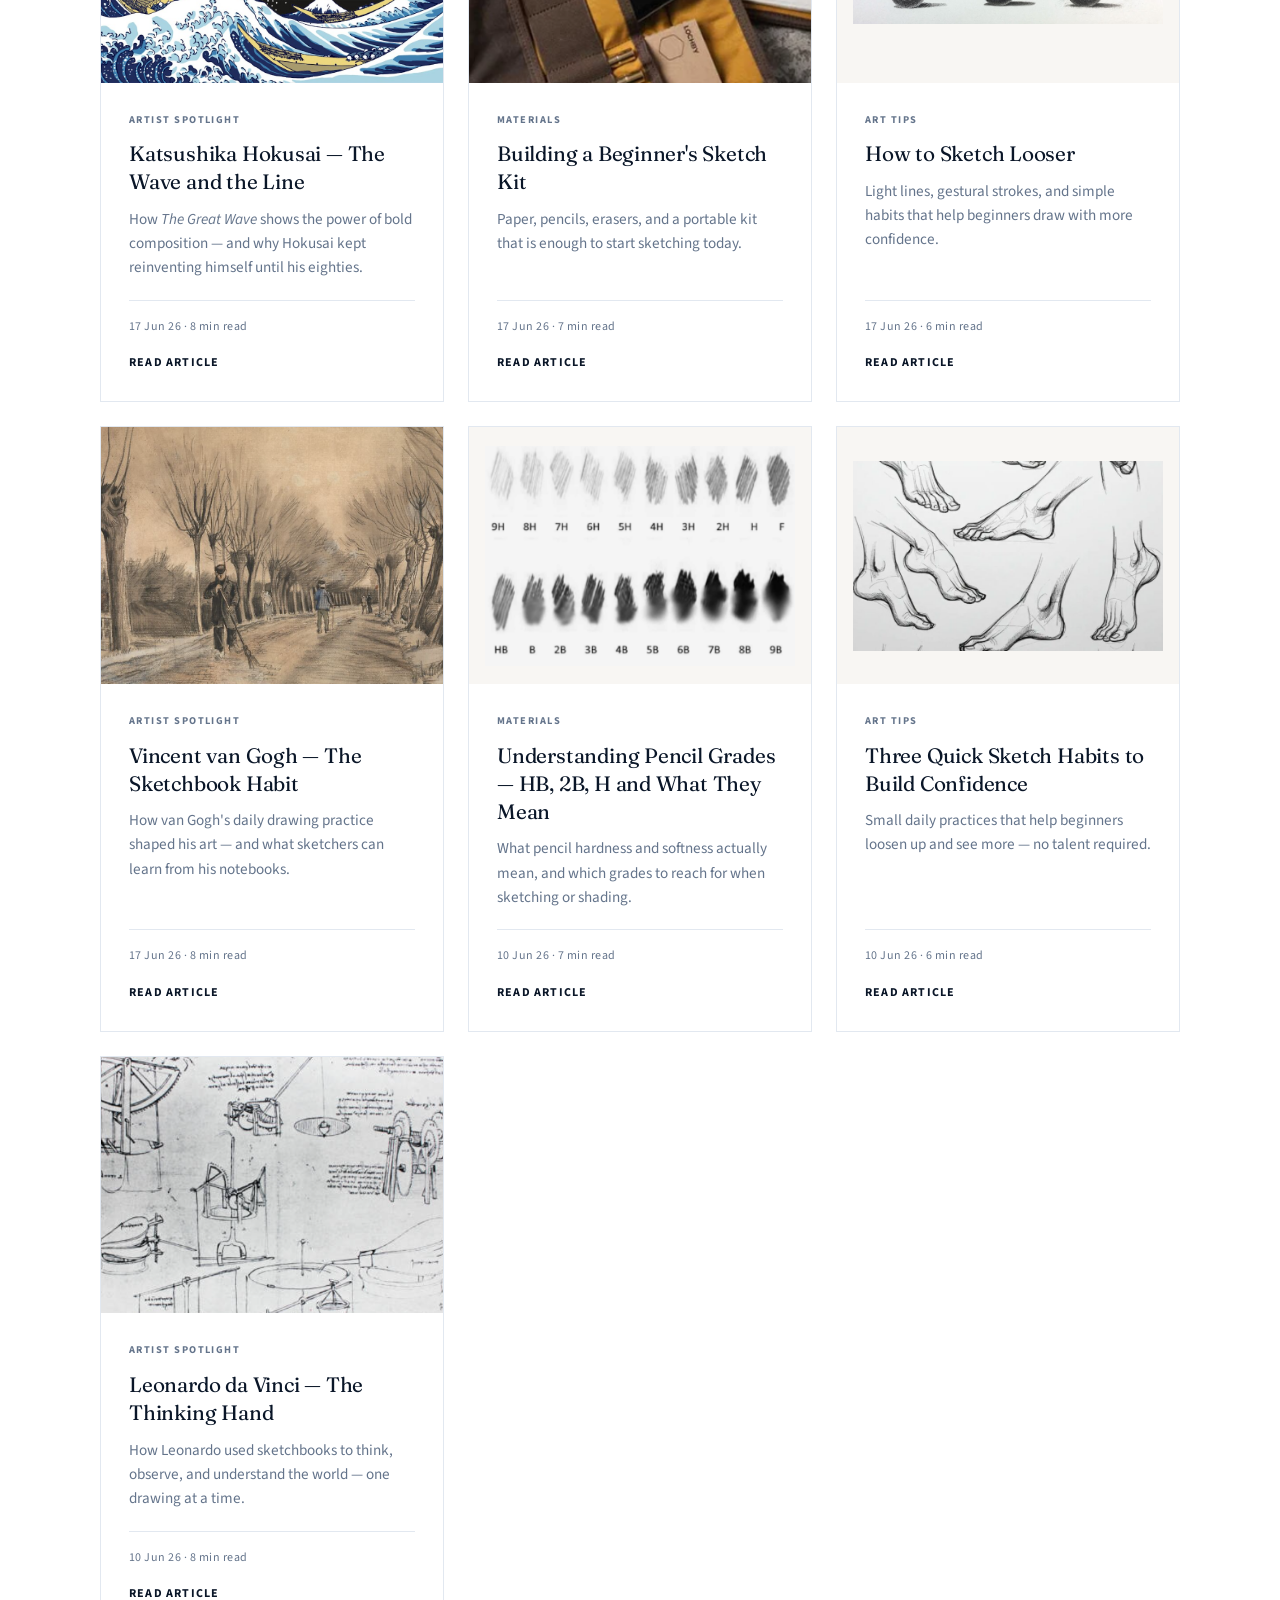
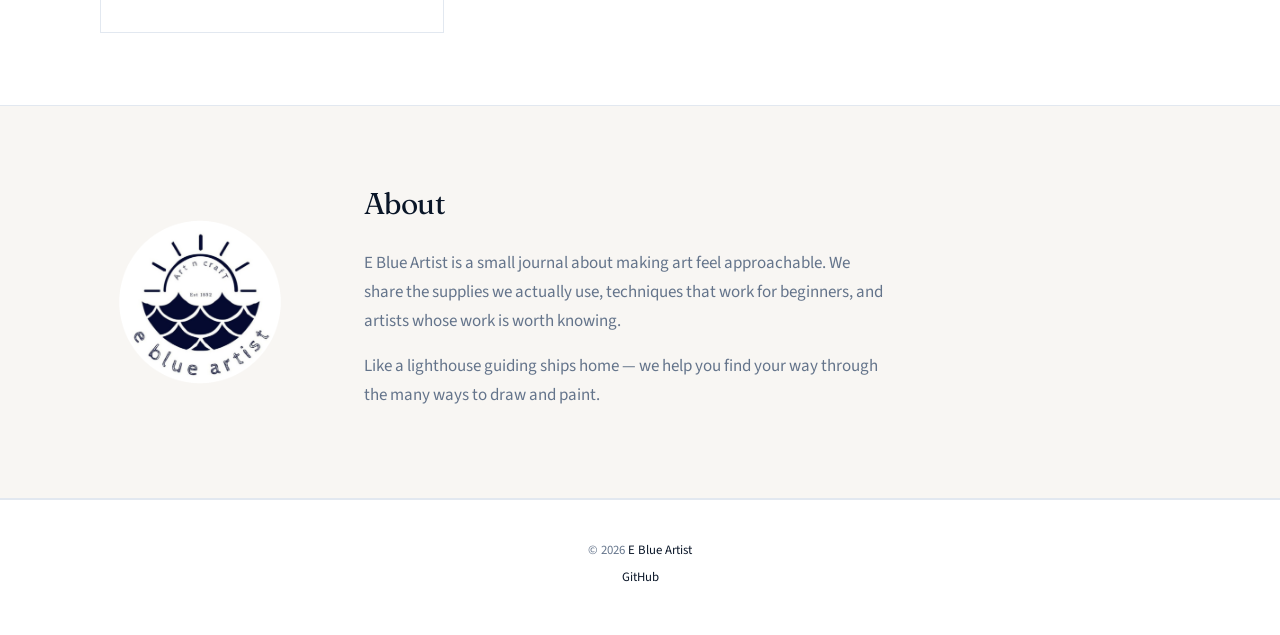
==== commit 922e85bd: "Expand journal posts and add three new articles for 17 Jun 26. Add sketchbook, shading, and Dürer po" ====
--- a/index.html
+++ b/index.html
@@ -58,6 +58,58 @@
       <div class="blog-grid">
 
         <article class="blog-card">
+          <a href="posts/sketchbook-buying-guide.html" class="blog-card__image" tabindex="-1" aria-hidden="true">
+            <img src="assets/sketch-kit.png" alt="">
+          </a>
+          <div class="blog-card__body">
+            <span class="blog-card__tag">Materials</span>
+            <h3><a href="posts/sketchbook-buying-guide.html">How to Choose a Sketchbook</a></h3>
+            <p>Size, paper weight, binding, and texture — what matters when you buy your first (or next) sketchbook.</p>
+            <span class="blog-card__meta">17 Jun 26 · 6 min read</span>
+            <a href="posts/sketchbook-buying-guide.html" class="read-more">Read article</a>
+          </div>
+        </article>
+
+        <article class="blog-card">
+          <a href="posts/pencil-shading-techniques.html" class="blog-card__image blog-card__image--chart" tabindex="-1" aria-hidden="true">
+            <img src="assets/sketch-techniques.png" alt="">
+          </a>
+          <div class="blog-card__body">
+            <span class="blog-card__tag">Art Tips</span>
+            <h3><a href="posts/pencil-shading-techniques.html">Five Pencil Shading Techniques for Beginners</a></h3>
+            <p>Hatching, cross-hatching, blending, stippling, and contour shading — the core toolkit for volume.</p>
+            <span class="blog-card__meta">17 Jun 26 · 6 min read</span>
+            <a href="posts/pencil-shading-techniques.html" class="read-more">Read article</a>
+          </div>
+        </article>
+
+        <article class="blog-card">
+          <a href="posts/albrecht-durer-drawings.html" class="blog-card__image blog-card__image--chart" tabindex="-1" aria-hidden="true">
+            <img src="assets/sketch-tips.png" alt="">
+          </a>
+          <div class="blog-card__body">
+            <span class="blog-card__tag">Artist Spotlight</span>
+            <h3><a href="posts/albrecht-durer-drawings.html">Albrecht Dürer — Master of the Line</a></h3>
+            <p>How Dürer's precise drawings and engravings turned observation into enduring art.</p>
+            <span class="blog-card__meta">17 Jun 26 · 7 min read</span>
+            <a href="posts/albrecht-durer-drawings.html" class="read-more">Read article</a>
+          </div>
+        </article>
+
+        <article class="blog-card">
+          <a href="posts/hokusai-great-wave.html" class="blog-card__image" tabindex="-1" aria-hidden="true">
+            <img src="assets/hokusai-great-wave.png" alt="">
+          </a>
+          <div class="blog-card__body">
+            <span class="blog-card__tag">Artist Spotlight</span>
+            <h3><a href="posts/hokusai-great-wave.html">Katsushika Hokusai — The Wave and the Line</a></h3>
+            <p>How <em>The Great Wave</em> shows the power of bold composition — and why Hokusai kept reinventing himself until his eighties.</p>
+            <span class="blog-card__meta">17 Jun 26 · 8 min read</span>
+            <a href="posts/hokusai-great-wave.html" class="read-more">Read article</a>
+          </div>
+        </article>
+
+        <article class="blog-card">
           <a href="posts/sketch-kit-essentials.html" class="blog-card__image" tabindex="-1" aria-hidden="true">
             <img src="assets/sketch-kit.png" alt="">
           </a>
@@ -65,7 +117,7 @@
             <span class="blog-card__tag">Materials</span>
             <h3><a href="posts/sketch-kit-essentials.html">Building a Beginner's Sketch Kit</a></h3>
             <p>Paper, pencils, erasers, and a portable kit that is enough to start sketching today.</p>
-            <span class="blog-card__meta">17 Jun 26 · 5 min read</span>
+            <span class="blog-card__meta">17 Jun 26 · 7 min read</span>
             <a href="posts/sketch-kit-essentials.html" class="read-more">Read article</a>
           </div>
         </article>
@@ -78,7 +130,7 @@
             <span class="blog-card__tag">Art Tips</span>
             <h3><a href="posts/sketch-loose-lines.html">How to Sketch Looser</a></h3>
             <p>Light lines, gestural strokes, and simple habits that help beginners draw with more confidence.</p>
-            <span class="blog-card__meta">17 Jun 26 · 4 min read</span>
+            <span class="blog-card__meta">17 Jun 26 · 6 min read</span>
             <a href="posts/sketch-loose-lines.html" class="read-more">Read article</a>
           </div>
         </article>
@@ -91,7 +143,7 @@
             <span class="blog-card__tag">Artist Spotlight</span>
             <h3><a href="posts/vincent-van-gogh-sketches.html">Vincent van Gogh — The Sketchbook Habit</a></h3>
             <p>How van Gogh's daily drawing practice shaped his art — and what sketchers can learn from his notebooks.</p>
-            <span class="blog-card__meta">17 Jun 26 · 6 min read</span>
+            <span class="blog-card__meta">17 Jun 26 · 8 min read</span>
             <a href="posts/vincent-van-gogh-sketches.html" class="read-more">Read article</a>
           </div>
         </article>
@@ -104,7 +156,7 @@
             <span class="blog-card__tag">Materials</span>
             <h3><a href="posts/watercolour-starter-kit.html">Understanding Pencil Grades — HB, 2B, H and What They Mean</a></h3>
             <p>What pencil hardness and softness actually mean, and which grades to reach for when sketching or shading.</p>
-            <span class="blog-card__meta">10 Jun 26 · 5 min read</span>
+            <span class="blog-card__meta">10 Jun 26 · 7 min read</span>
             <a href="posts/watercolour-starter-kit.html" class="read-more">Read article</a>
           </div>
         </article>
@@ -117,7 +169,7 @@
             <span class="blog-card__tag">Art Tips</span>
             <h3><a href="posts/daily-sketch-habit.html">Three Quick Sketch Habits to Build Confidence</a></h3>
             <p>Small daily practices that help beginners loosen up and see more — no talent required.</p>
-            <span class="blog-card__meta">10 Jun 26 · 4 min read</span>
+            <span class="blog-card__meta">10 Jun 26 · 6 min read</span>
             <a href="posts/daily-sketch-habit.html" class="read-more">Read article</a>
           </div>
         </article>
@@ -130,7 +182,7 @@
             <span class="blog-card__tag">Artist Spotlight</span>
             <h3><a href="posts/leonardo-da-vinci-sketches.html">Leonardo da Vinci — The Thinking Hand</a></h3>
             <p>How Leonardo used sketchbooks to think, observe, and understand the world — one drawing at a time.</p>
-            <span class="blog-card__meta">10 Jun 26 · 6 min read</span>
+            <span class="blog-card__meta">10 Jun 26 · 8 min read</span>
             <a href="posts/leonardo-da-vinci-sketches.html" class="read-more">Read article</a>
           </div>
         </article>
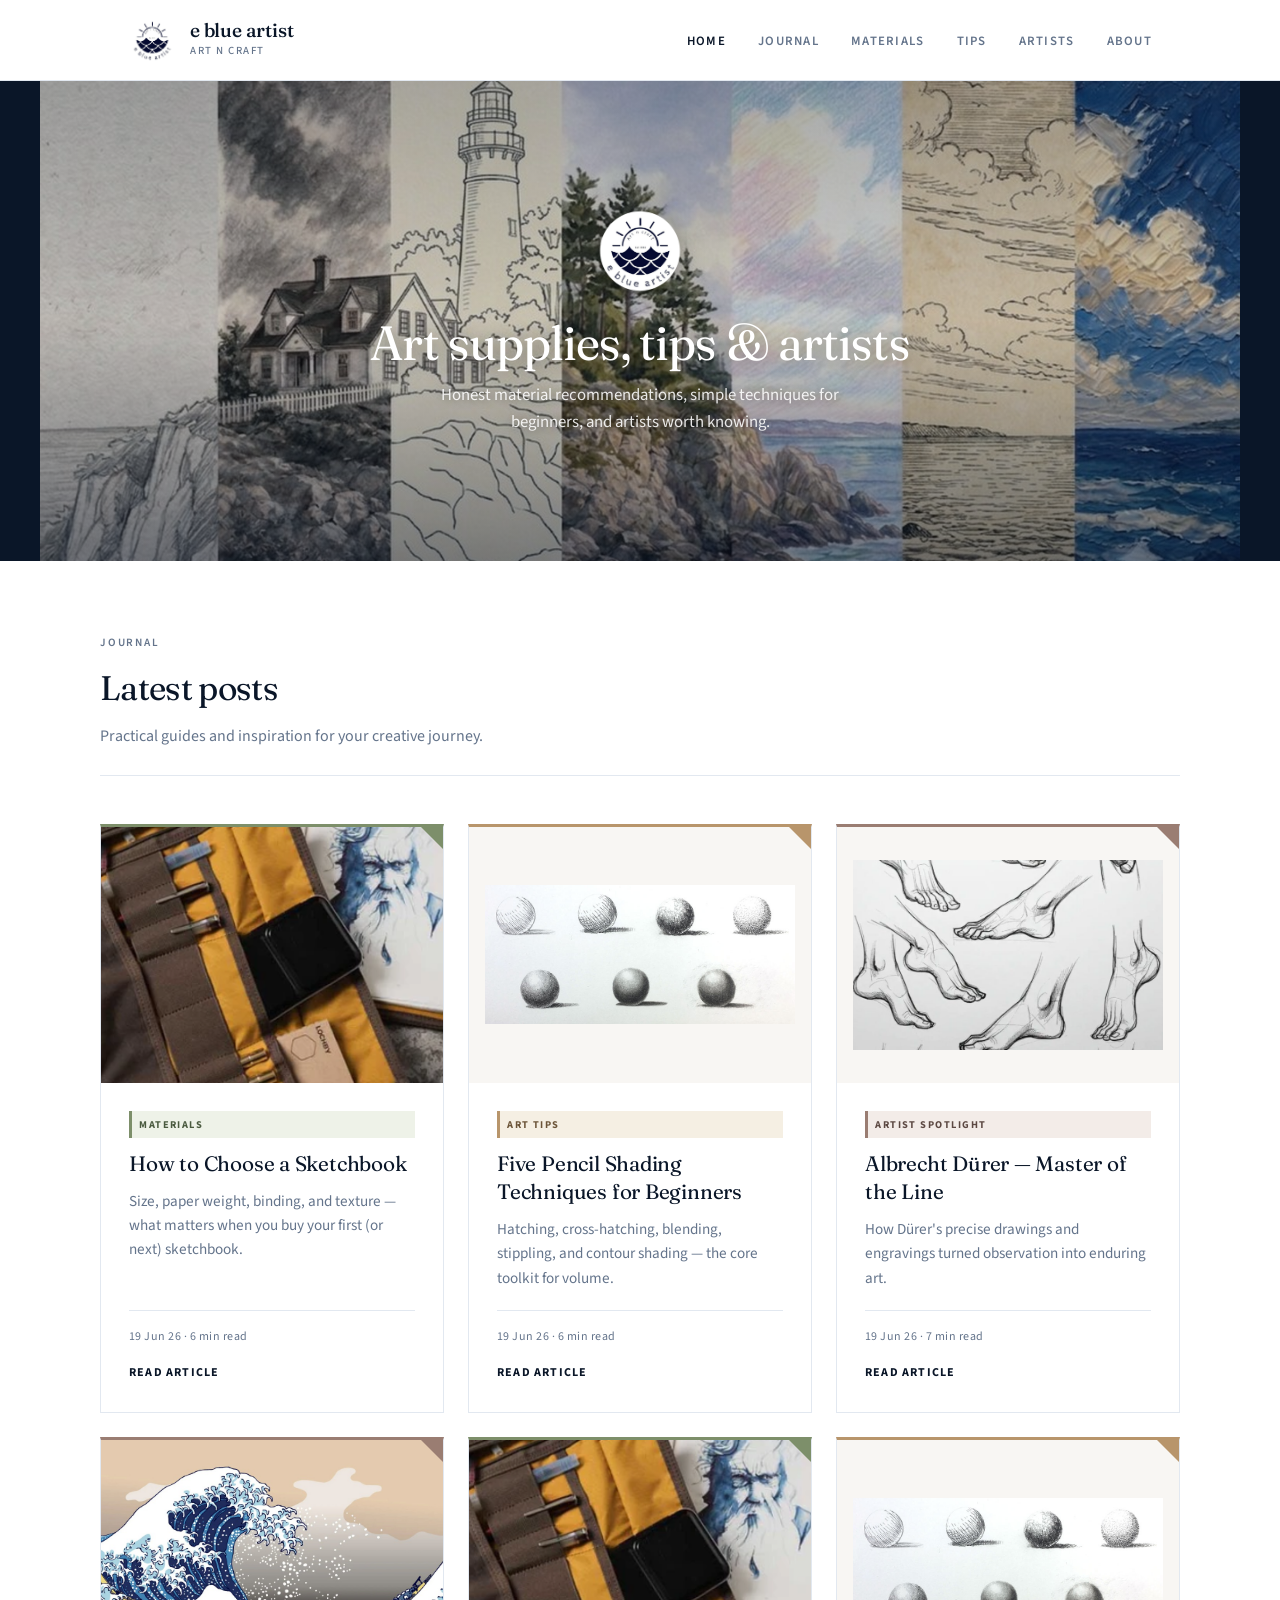
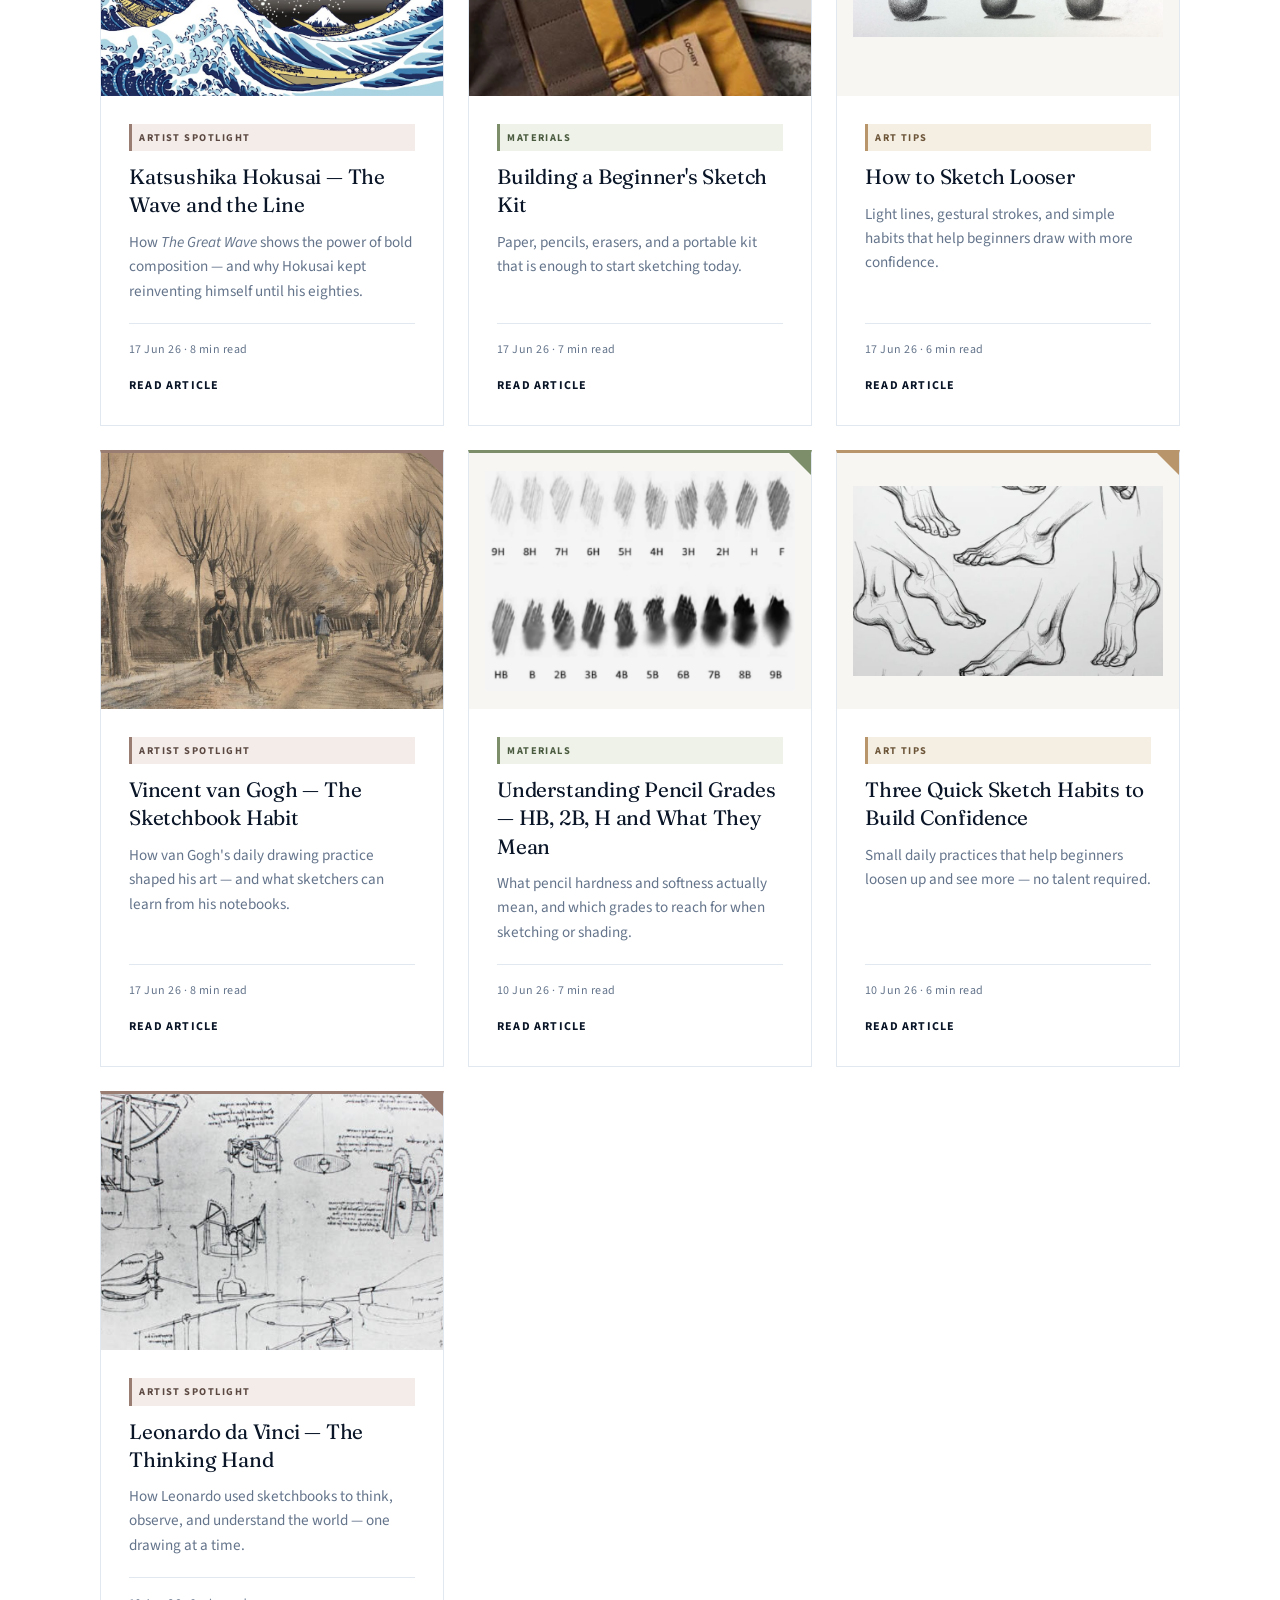
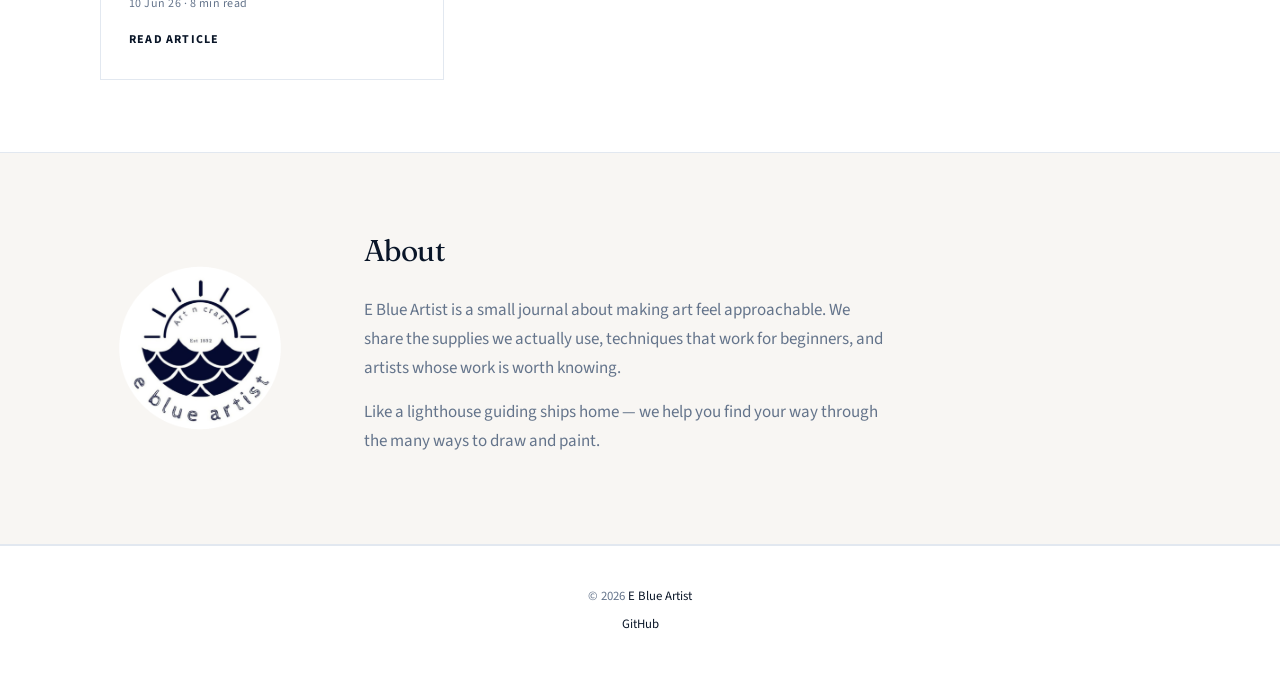
==== commit 6a2e7c0c: "Add pasture category colours and align post dates. Use sage, wheat, and clay accents for Materials, " ====
--- a/index.html
+++ b/index.html
@@ -57,51 +57,51 @@
 
       <div class="blog-grid">
 
-        <article class="blog-card">
+        <article class="blog-card blog-card--materials">
           <a href="posts/sketchbook-buying-guide.html" class="blog-card__image" tabindex="-1" aria-hidden="true">
             <img src="assets/sketch-kit.png" alt="">
           </a>
           <div class="blog-card__body">
-            <span class="blog-card__tag">Materials</span>
+            <span class="blog-card__tag tag-materials">Materials</span>
             <h3><a href="posts/sketchbook-buying-guide.html">How to Choose a Sketchbook</a></h3>
             <p>Size, paper weight, binding, and texture — what matters when you buy your first (or next) sketchbook.</p>
-            <span class="blog-card__meta">17 Jun 26 · 6 min read</span>
+            <span class="blog-card__meta">19 Jun 26 · 6 min read</span>
             <a href="posts/sketchbook-buying-guide.html" class="read-more">Read article</a>
           </div>
         </article>
 
-        <article class="blog-card">
+        <article class="blog-card blog-card--tips">
           <a href="posts/pencil-shading-techniques.html" class="blog-card__image blog-card__image--chart" tabindex="-1" aria-hidden="true">
             <img src="assets/sketch-techniques.png" alt="">
           </a>
           <div class="blog-card__body">
-            <span class="blog-card__tag">Art Tips</span>
+            <span class="blog-card__tag tag-tips">Art Tips</span>
             <h3><a href="posts/pencil-shading-techniques.html">Five Pencil Shading Techniques for Beginners</a></h3>
             <p>Hatching, cross-hatching, blending, stippling, and contour shading — the core toolkit for volume.</p>
-            <span class="blog-card__meta">17 Jun 26 · 6 min read</span>
+            <span class="blog-card__meta">19 Jun 26 · 6 min read</span>
             <a href="posts/pencil-shading-techniques.html" class="read-more">Read article</a>
           </div>
         </article>
 
-        <article class="blog-card">
+        <article class="blog-card blog-card--artist">
           <a href="posts/albrecht-durer-drawings.html" class="blog-card__image blog-card__image--chart" tabindex="-1" aria-hidden="true">
             <img src="assets/sketch-tips.png" alt="">
           </a>
           <div class="blog-card__body">
-            <span class="blog-card__tag">Artist Spotlight</span>
+            <span class="blog-card__tag tag-artist">Artist Spotlight</span>
             <h3><a href="posts/albrecht-durer-drawings.html">Albrecht Dürer — Master of the Line</a></h3>
             <p>How Dürer's precise drawings and engravings turned observation into enduring art.</p>
-            <span class="blog-card__meta">17 Jun 26 · 7 min read</span>
+            <span class="blog-card__meta">19 Jun 26 · 7 min read</span>
             <a href="posts/albrecht-durer-drawings.html" class="read-more">Read article</a>
           </div>
         </article>
 
-        <article class="blog-card">
+        <article class="blog-card blog-card--artist">
           <a href="posts/hokusai-great-wave.html" class="blog-card__image" tabindex="-1" aria-hidden="true">
             <img src="assets/hokusai-great-wave.png" alt="">
           </a>
           <div class="blog-card__body">
-            <span class="blog-card__tag">Artist Spotlight</span>
+            <span class="blog-card__tag tag-artist">Artist Spotlight</span>
             <h3><a href="posts/hokusai-great-wave.html">Katsushika Hokusai — The Wave and the Line</a></h3>
             <p>How <em>The Great Wave</em> shows the power of bold composition — and why Hokusai kept reinventing himself until his eighties.</p>
             <span class="blog-card__meta">17 Jun 26 · 8 min read</span>
@@ -109,12 +109,12 @@
           </div>
         </article>
 
-        <article class="blog-card">
+        <article class="blog-card blog-card--materials">
           <a href="posts/sketch-kit-essentials.html" class="blog-card__image" tabindex="-1" aria-hidden="true">
             <img src="assets/sketch-kit.png" alt="">
           </a>
           <div class="blog-card__body">
-            <span class="blog-card__tag">Materials</span>
+            <span class="blog-card__tag tag-materials">Materials</span>
             <h3><a href="posts/sketch-kit-essentials.html">Building a Beginner's Sketch Kit</a></h3>
             <p>Paper, pencils, erasers, and a portable kit that is enough to start sketching today.</p>
             <span class="blog-card__meta">17 Jun 26 · 7 min read</span>
@@ -122,12 +122,12 @@
           </div>
         </article>
 
-        <article class="blog-card">
+        <article class="blog-card blog-card--tips">
           <a href="posts/sketch-loose-lines.html" class="blog-card__image blog-card__image--chart" tabindex="-1" aria-hidden="true">
             <img src="assets/sketch-techniques.png" alt="">
           </a>
           <div class="blog-card__body">
-            <span class="blog-card__tag">Art Tips</span>
+            <span class="blog-card__tag tag-tips">Art Tips</span>
             <h3><a href="posts/sketch-loose-lines.html">How to Sketch Looser</a></h3>
             <p>Light lines, gestural strokes, and simple habits that help beginners draw with more confidence.</p>
             <span class="blog-card__meta">17 Jun 26 · 6 min read</span>
@@ -135,12 +135,12 @@
           </div>
         </article>
 
-        <article class="blog-card">
+        <article class="blog-card blog-card--artist">
           <a href="posts/vincent-van-gogh-sketches.html" class="blog-card__image" tabindex="-1" aria-hidden="true">
             <img src="assets/vincent-van-gogh-sketches.png" alt="">
           </a>
           <div class="blog-card__body">
-            <span class="blog-card__tag">Artist Spotlight</span>
+            <span class="blog-card__tag tag-artist">Artist Spotlight</span>
             <h3><a href="posts/vincent-van-gogh-sketches.html">Vincent van Gogh — The Sketchbook Habit</a></h3>
             <p>How van Gogh's daily drawing practice shaped his art — and what sketchers can learn from his notebooks.</p>
             <span class="blog-card__meta">17 Jun 26 · 8 min read</span>
@@ -148,12 +148,12 @@
           </div>
         </article>
 
-        <article class="blog-card" id="materials">
+        <article class="blog-card blog-card--materials" id="materials">
           <a href="posts/watercolour-starter-kit.html" class="blog-card__image blog-card__image--chart" tabindex="-1" aria-hidden="true">
             <img src="assets/pencil-grades.png" alt="">
           </a>
           <div class="blog-card__body">
-            <span class="blog-card__tag">Materials</span>
+            <span class="blog-card__tag tag-materials">Materials</span>
             <h3><a href="posts/watercolour-starter-kit.html">Understanding Pencil Grades — HB, 2B, H and What They Mean</a></h3>
             <p>What pencil hardness and softness actually mean, and which grades to reach for when sketching or shading.</p>
             <span class="blog-card__meta">10 Jun 26 · 7 min read</span>
@@ -161,12 +161,12 @@
           </div>
         </article>
 
-        <article class="blog-card" id="tips">
+        <article class="blog-card blog-card--tips" id="tips">
           <a href="posts/daily-sketch-habit.html" class="blog-card__image blog-card__image--chart" tabindex="-1" aria-hidden="true">
             <img src="assets/sketch-tips.png" alt="">
           </a>
           <div class="blog-card__body">
-            <span class="blog-card__tag">Art Tips</span>
+            <span class="blog-card__tag tag-tips">Art Tips</span>
             <h3><a href="posts/daily-sketch-habit.html">Three Quick Sketch Habits to Build Confidence</a></h3>
             <p>Small daily practices that help beginners loosen up and see more — no talent required.</p>
             <span class="blog-card__meta">10 Jun 26 · 6 min read</span>
@@ -174,12 +174,12 @@
           </div>
         </article>
 
-        <article class="blog-card" id="artists">
+        <article class="blog-card blog-card--artist" id="artists">
           <a href="posts/leonardo-da-vinci-sketches.html" class="blog-card__image" tabindex="-1" aria-hidden="true">
             <img src="assets/leonardo-da-vinci-sketches.png" alt="">
           </a>
           <div class="blog-card__body">
-            <span class="blog-card__tag">Artist Spotlight</span>
+            <span class="blog-card__tag tag-artist">Artist Spotlight</span>
             <h3><a href="posts/leonardo-da-vinci-sketches.html">Leonardo da Vinci — The Thinking Hand</a></h3>
             <p>How Leonardo used sketchbooks to think, observe, and understand the world — one drawing at a time.</p>
             <span class="blog-card__meta">10 Jun 26 · 8 min read</span>
--- a/css/style.css
+++ b/css/style.css
@@ -8,6 +8,16 @@
   --white: #ffffff;
   --accent: #3b6ea5;
   --radius: 2px;
+  /* Pasture category colours */
+  --tag-materials: #7d8f6a;
+  --tag-materials-bg: #eef2e8;
+  --tag-materials-text: #4a5a3f;
+  --tag-tips: #b8956b;
+  --tag-tips-bg: #f5efe3;
+  --tag-tips-text: #6b5438;
+  --tag-artist: #9a7d72;
+  --tag-artist-bg: #f3ece8;
+  --tag-artist-text: #5c4842;
 }
 
 *,
@@ -261,7 +271,32 @@
   flex-direction: column;
   border: 1px solid var(--line);
   transition: box-shadow 0.25s, transform 0.25s;
-}
+  position: relative;
+  overflow: hidden;
+}
+
+.blog-card--materials { border-top: 3px solid var(--tag-materials); }
+.blog-card--tips { border-top: 3px solid var(--tag-tips); }
+.blog-card--artist { border-top: 3px solid var(--tag-artist); }
+
+.blog-card--materials::after,
+.blog-card--tips::after,
+.blog-card--artist::after {
+  content: "";
+  position: absolute;
+  top: 0;
+  right: 0;
+  width: 0;
+  height: 0;
+  border-style: solid;
+  border-width: 0 22px 22px 0;
+  z-index: 2;
+  pointer-events: none;
+}
+
+.blog-card--materials::after { border-color: transparent var(--tag-materials) transparent transparent; }
+.blog-card--tips::after { border-color: transparent var(--tag-tips) transparent transparent; }
+.blog-card--artist::after { border-color: transparent var(--tag-artist) transparent transparent; }
 
 .blog-card:hover {
   box-shadow: 0 12px 40px rgba(10, 22, 40, 0.08);
@@ -308,8 +343,28 @@
   font-weight: 700;
   letter-spacing: 0.14em;
   text-transform: uppercase;
-  color: var(--muted);
   margin-bottom: 0.75rem;
+  display: inline-block;
+  padding: 0.3rem 0.55rem 0.3rem 0.45rem;
+  border-left: 3px solid transparent;
+}
+
+.tag-materials {
+  color: var(--tag-materials-text);
+  background: var(--tag-materials-bg);
+  border-left-color: var(--tag-materials);
+}
+
+.tag-tips {
+  color: var(--tag-tips-text);
+  background: var(--tag-tips-bg);
+  border-left-color: var(--tag-tips);
+}
+
+.tag-artist {
+  color: var(--tag-artist-text);
+  background: var(--tag-artist-bg);
+  border-left-color: var(--tag-artist);
 }
 
 .blog-card h3 {
@@ -407,8 +462,28 @@
   font-weight: 700;
   letter-spacing: 0.14em;
   text-transform: uppercase;
-  color: var(--muted);
   margin-bottom: 1rem;
+  display: inline-block;
+  padding: 0.35rem 0.65rem 0.35rem 0.5rem;
+  border-left: 3px solid transparent;
+}
+
+.post-hero .tag-materials {
+  color: var(--tag-materials-text);
+  background: var(--tag-materials-bg);
+  border-left-color: var(--tag-materials);
+}
+
+.post-hero .tag-tips {
+  color: var(--tag-tips-text);
+  background: var(--tag-tips-bg);
+  border-left-color: var(--tag-tips);
+}
+
+.post-hero .tag-artist {
+  color: var(--tag-artist-text);
+  background: var(--tag-artist-bg);
+  border-left-color: var(--tag-artist);
 }
 
 .post-hero h1 {
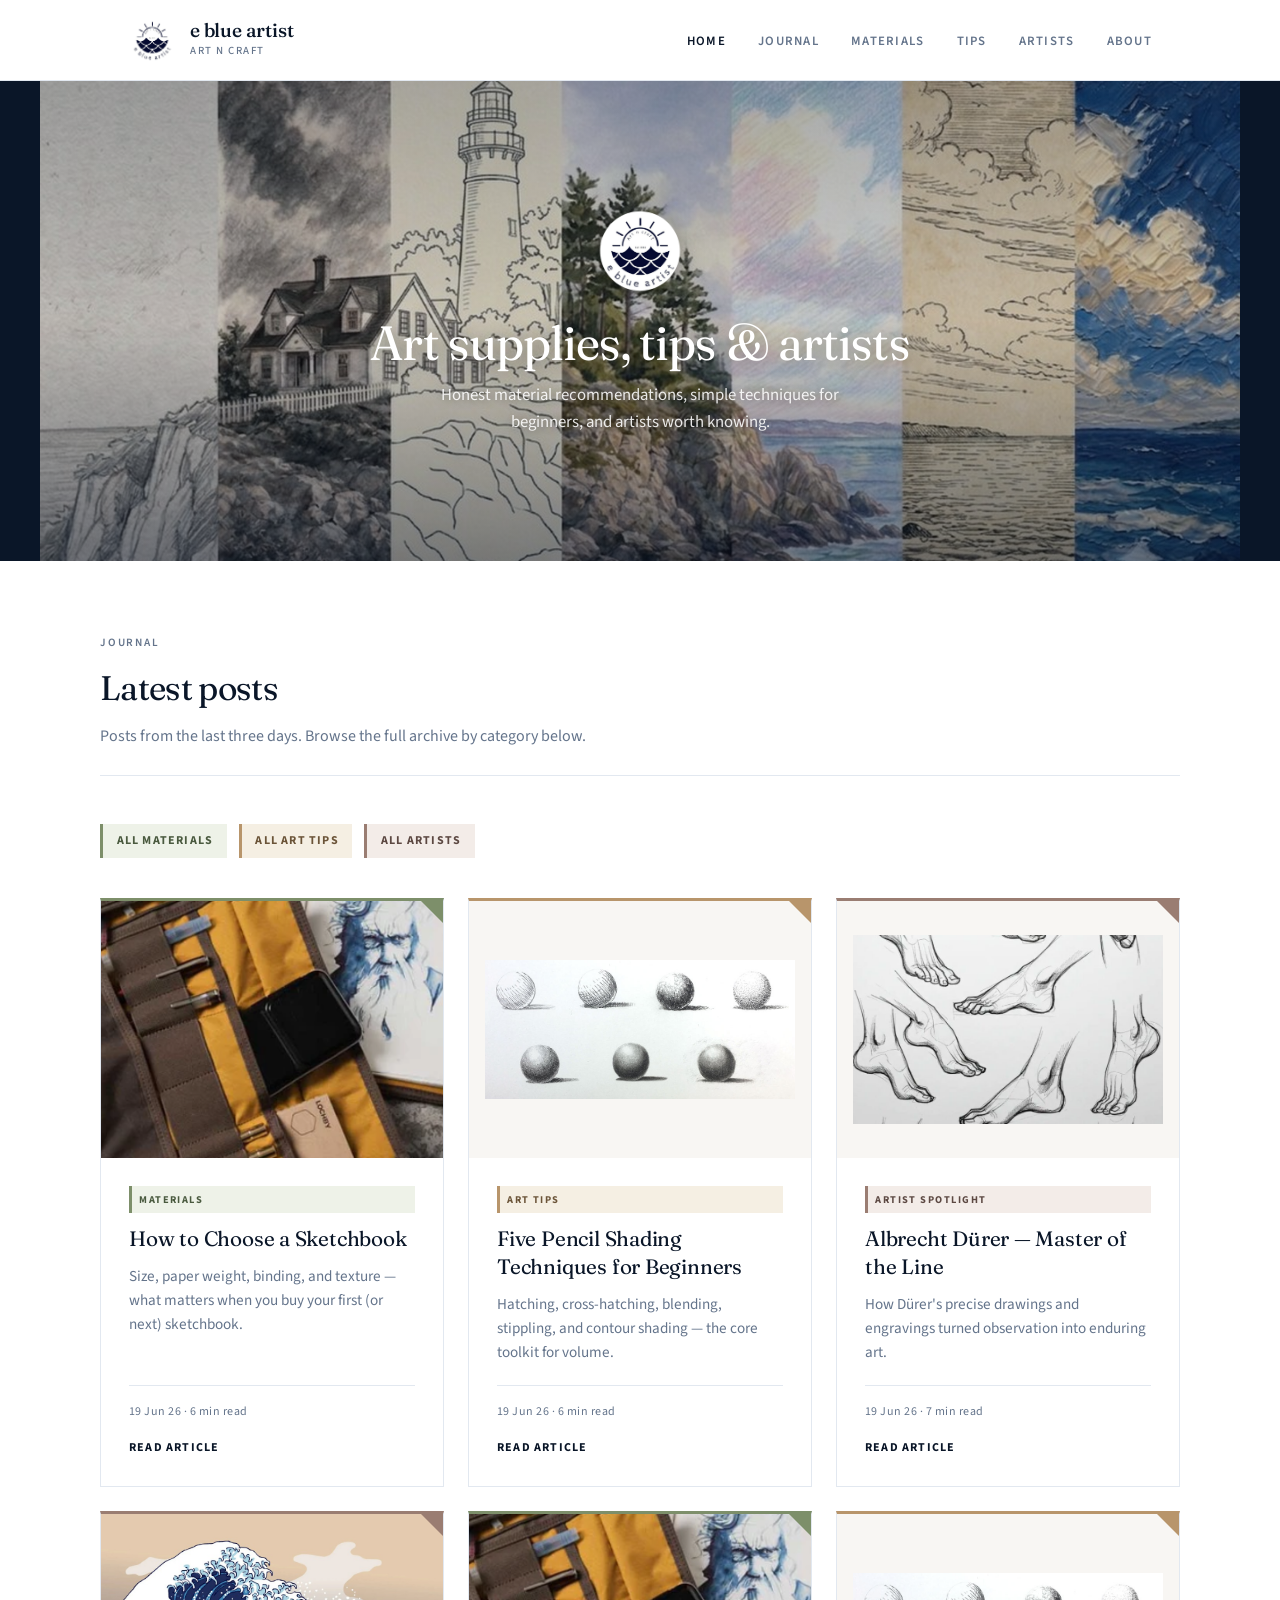
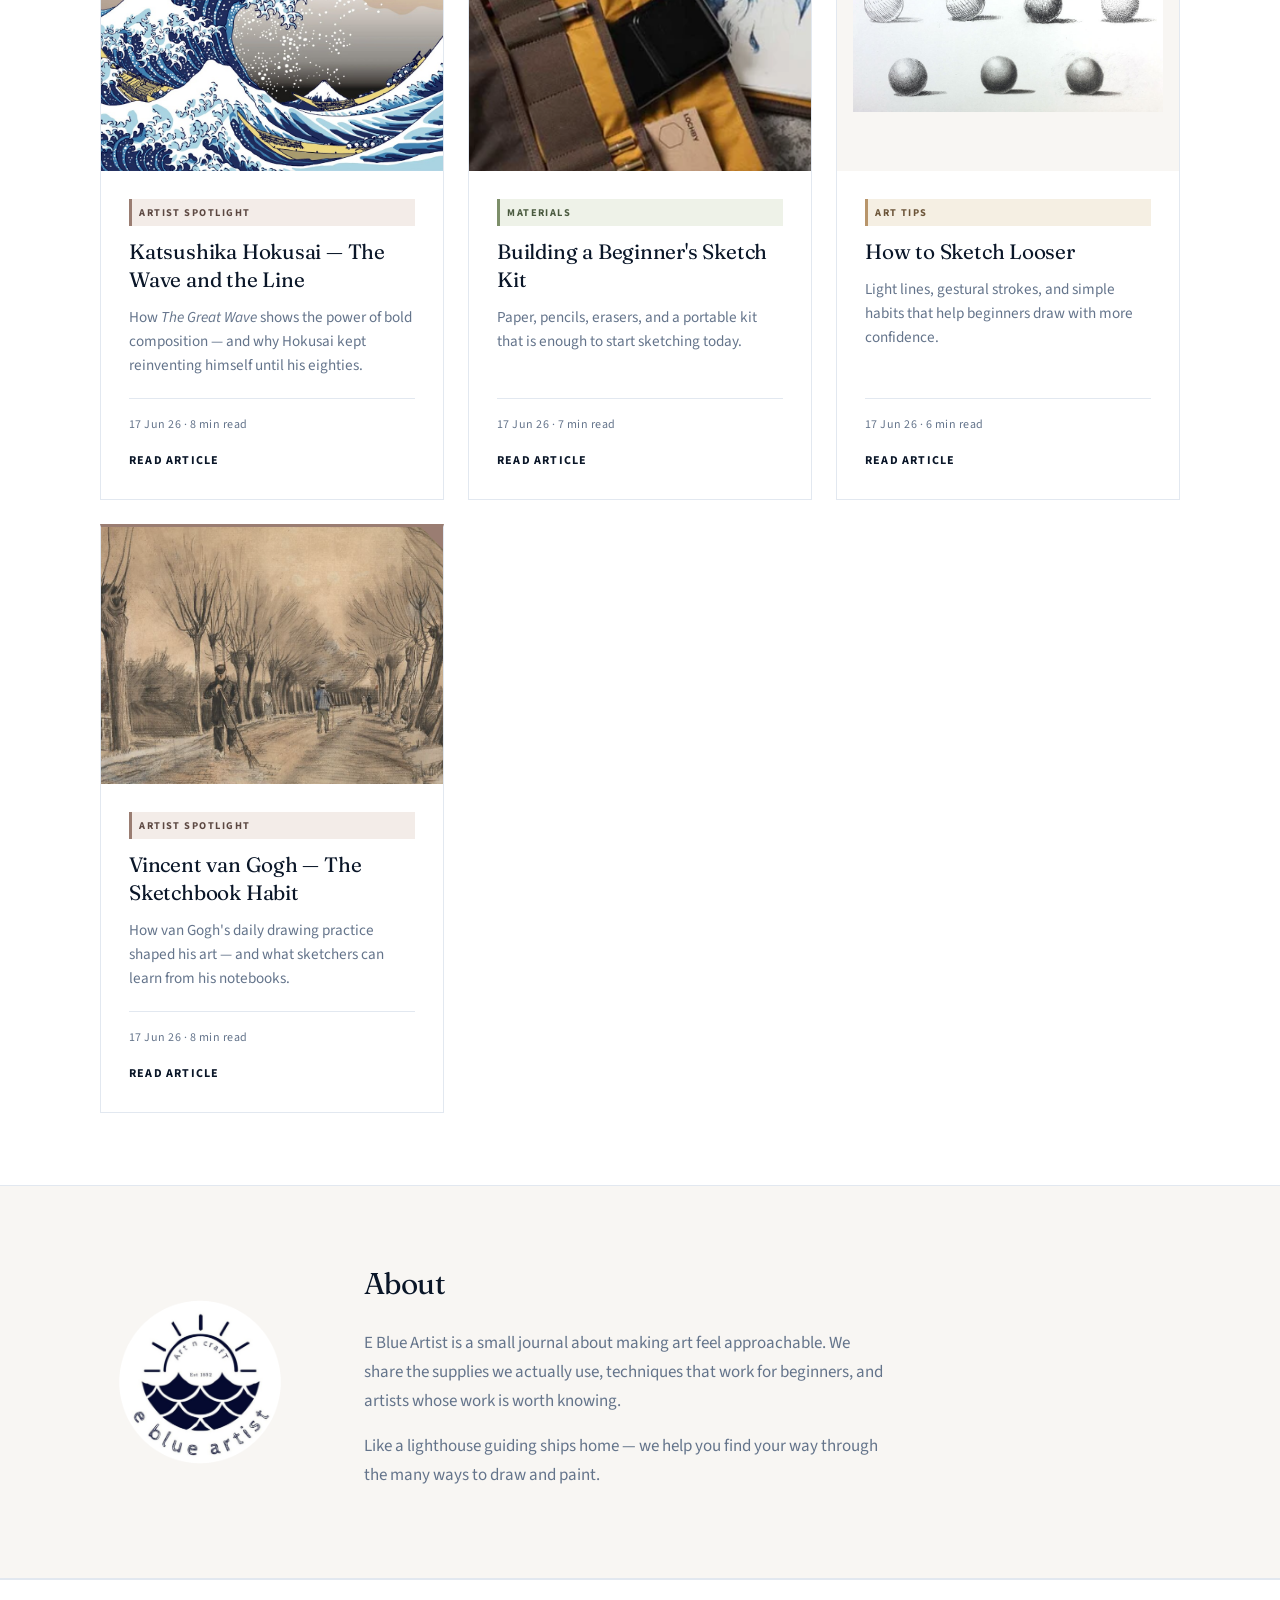
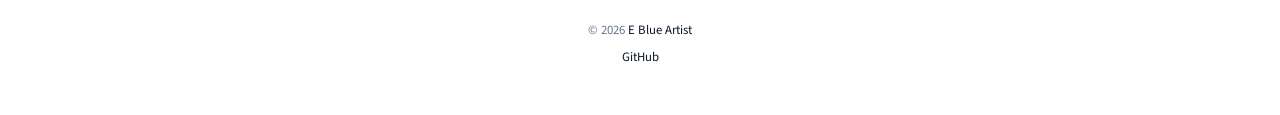
==== commit c1221e68: "Add category archive pages and limit homepage to the last three days. Co-authored-by: Cursor <cursor" ====
--- a/index.html
+++ b/index.html
@@ -27,10 +27,10 @@
       </button>
       <ul class="site-nav">
         <li><a href="index.html" class="active">Home</a></li>
-        <li><a href="#journal">Journal</a></li>
-        <li><a href="#materials">Materials</a></li>
-        <li><a href="#tips">Tips</a></li>
-        <li><a href="#artists">Artists</a></li>
+        <li><a href="index.html#journal">Journal</a></li>
+        <li><a href="materials.html">Materials</a></li>
+        <li><a href="tips.html">Tips</a></li>
+        <li><a href="artists.html">Artists</a></li>
         <li><a href="#about">About</a></li>
       </ul>
     </div>
@@ -52,8 +52,14 @@
       <div class="section-header">
         <span class="section-label">Journal</span>
         <h2>Latest posts</h2>
-        <p>Practical guides and inspiration for your creative journey.</p>
+        <p>Posts from the last three days. Browse the full archive by category below.</p>
       </div>
+
+      <nav class="category-links" aria-label="Browse by category">
+        <a href="materials.html" class="category-link tag-materials">All Materials</a>
+        <a href="tips.html" class="category-link tag-tips">All Art Tips</a>
+        <a href="artists.html" class="category-link tag-artist">All Artists</a>
+      </nav>
 
       <div class="blog-grid">
 
@@ -148,45 +154,6 @@
           </div>
         </article>
 
-        <article class="blog-card blog-card--materials" id="materials">
-          <a href="posts/watercolour-starter-kit.html" class="blog-card__image blog-card__image--chart" tabindex="-1" aria-hidden="true">
-            <img src="assets/pencil-grades.png" alt="">
-          </a>
-          <div class="blog-card__body">
-            <span class="blog-card__tag tag-materials">Materials</span>
-            <h3><a href="posts/watercolour-starter-kit.html">Understanding Pencil Grades — HB, 2B, H and What They Mean</a></h3>
-            <p>What pencil hardness and softness actually mean, and which grades to reach for when sketching or shading.</p>
-            <span class="blog-card__meta">10 Jun 26 · 7 min read</span>
-            <a href="posts/watercolour-starter-kit.html" class="read-more">Read article</a>
-          </div>
-        </article>
-
-        <article class="blog-card blog-card--tips" id="tips">
-          <a href="posts/daily-sketch-habit.html" class="blog-card__image blog-card__image--chart" tabindex="-1" aria-hidden="true">
-            <img src="assets/sketch-tips.png" alt="">
-          </a>
-          <div class="blog-card__body">
-            <span class="blog-card__tag tag-tips">Art Tips</span>
-            <h3><a href="posts/daily-sketch-habit.html">Three Quick Sketch Habits to Build Confidence</a></h3>
-            <p>Small daily practices that help beginners loosen up and see more — no talent required.</p>
-            <span class="blog-card__meta">10 Jun 26 · 6 min read</span>
-            <a href="posts/daily-sketch-habit.html" class="read-more">Read article</a>
-          </div>
-        </article>
-
-        <article class="blog-card blog-card--artist" id="artists">
-          <a href="posts/leonardo-da-vinci-sketches.html" class="blog-card__image" tabindex="-1" aria-hidden="true">
-            <img src="assets/leonardo-da-vinci-sketches.png" alt="">
-          </a>
-          <div class="blog-card__body">
-            <span class="blog-card__tag tag-artist">Artist Spotlight</span>
-            <h3><a href="posts/leonardo-da-vinci-sketches.html">Leonardo da Vinci — The Thinking Hand</a></h3>
-            <p>How Leonardo used sketchbooks to think, observe, and understand the world — one drawing at a time.</p>
-            <span class="blog-card__meta">10 Jun 26 · 8 min read</span>
-            <a href="posts/leonardo-da-vinci-sketches.html" class="read-more">Read article</a>
-          </div>
-        </article>
-
       </div>
     </div>
   </section>
--- a/css/style.css
+++ b/css/style.css
@@ -257,6 +257,89 @@
   margin-bottom: 0.5rem;
 }
 
+/* ── Category pages ── */
+
+.category-hero {
+  padding: 3.5rem 1.75rem 2.5rem;
+  text-align: center;
+  border-bottom: 1px solid var(--line);
+}
+
+.category-hero--materials {
+  background: var(--tag-materials-bg);
+  border-top: 3px solid var(--tag-materials);
+}
+
+.category-hero--tips {
+  background: var(--tag-tips-bg);
+  border-top: 3px solid var(--tag-tips);
+}
+
+.category-hero--artist {
+  background: var(--tag-artist-bg);
+  border-top: 3px solid var(--tag-artist);
+}
+
+.category-hero .post-tag {
+  margin-bottom: 1rem;
+}
+
+.category-hero h1 {
+  font-family: "Fraunces", Georgia, serif;
+  font-size: clamp(1.875rem, 4vw, 2.5rem);
+  font-weight: 400;
+  letter-spacing: -0.02em;
+  color: var(--ink);
+  margin-bottom: 0.75rem;
+}
+
+.category-hero p {
+  color: var(--muted);
+  max-width: 520px;
+  margin: 0 auto;
+}
+
+.category-links {
+  display: flex;
+  flex-wrap: wrap;
+  gap: 0.75rem;
+  margin-bottom: 2.5rem;
+}
+
+.category-link {
+  display: inline-block;
+  font-size: 0.75rem;
+  font-weight: 700;
+  letter-spacing: 0.1em;
+  text-transform: uppercase;
+  text-decoration: none;
+  padding: 0.45rem 0.85rem;
+  border-left: 3px solid transparent;
+  transition: opacity 0.2s;
+}
+
+.category-link:hover {
+  opacity: 0.85;
+}
+
+.category-link.tag-materials {
+  color: var(--tag-materials-text);
+  background: var(--tag-materials-bg);
+  border-left-color: var(--tag-materials);
+}
+
+.category-link.tag-tips {
+  color: var(--tag-tips-text);
+  background: var(--tag-tips-bg);
+  border-left-color: var(--tag-tips);
+}
+
+.category-link.tag-artist {
+  color: var(--tag-artist-text);
+  background: var(--tag-artist-bg);
+  border-left-color: var(--tag-artist);
+}
+
 /* ── Blog grid (editorial cards) ── */
 
 .blog-grid {
